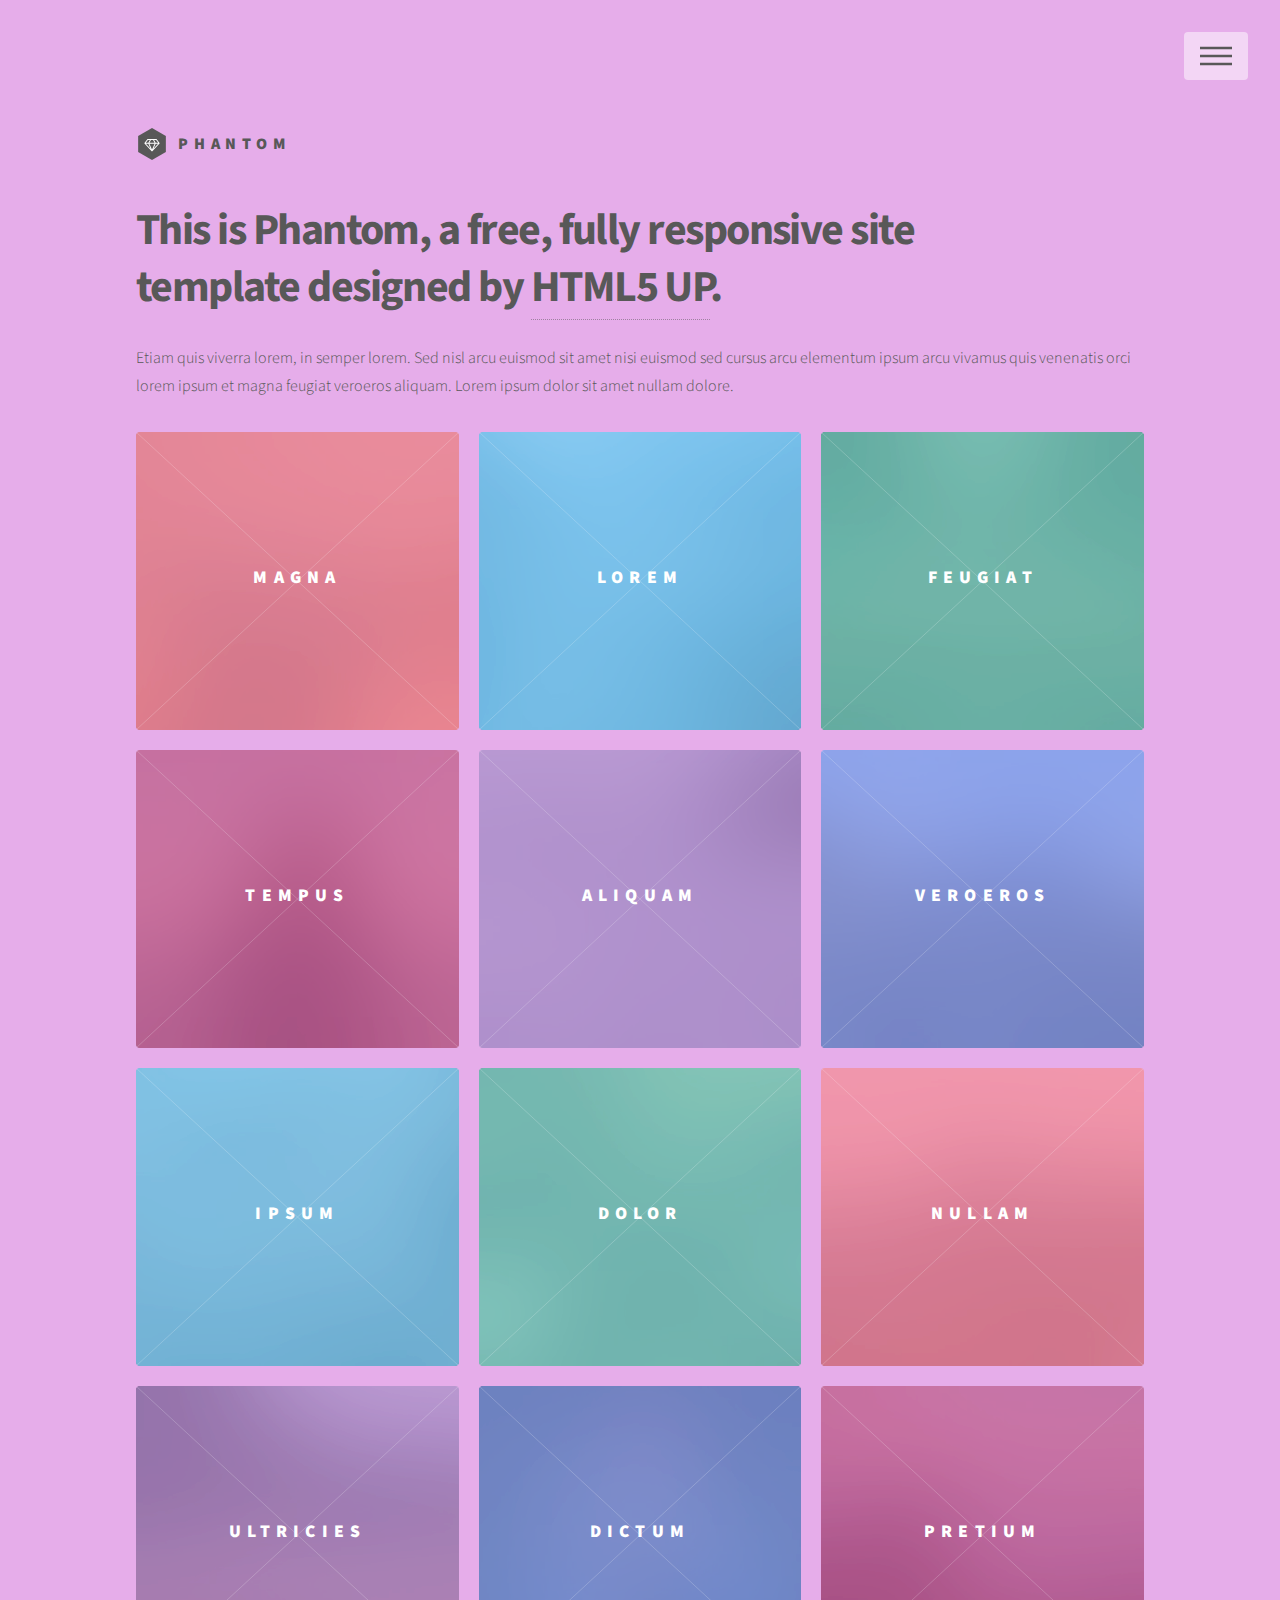
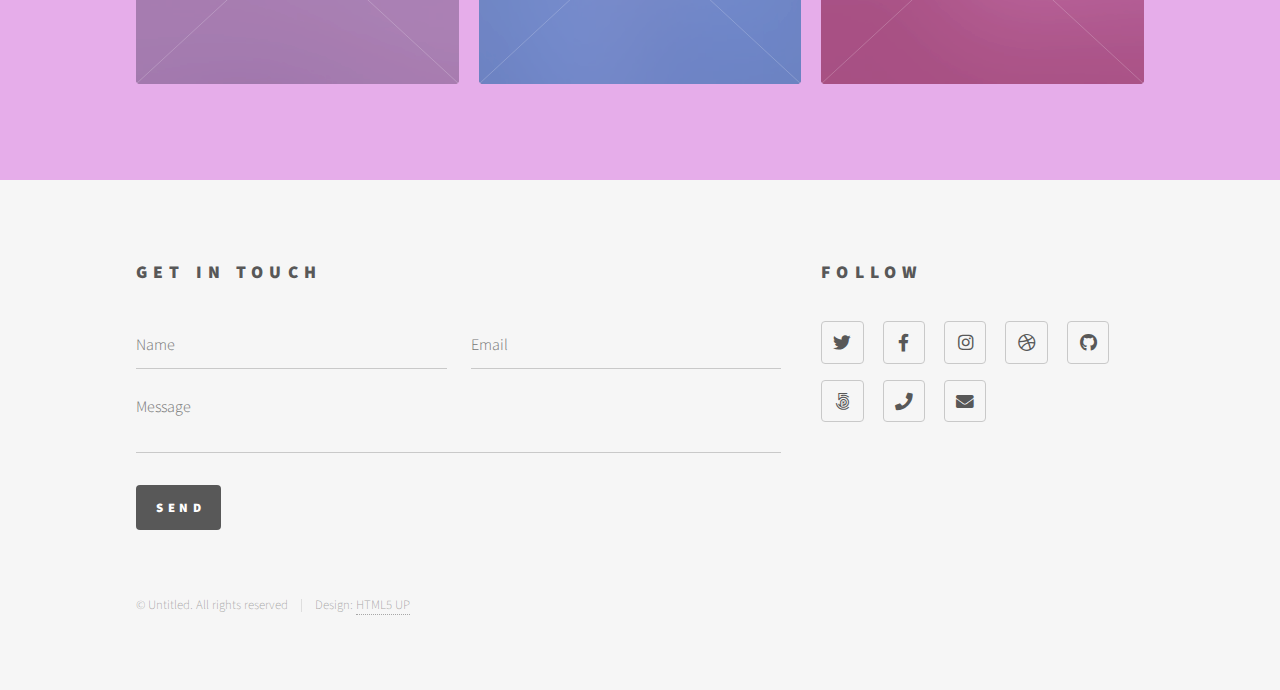
==== que hay/index.html @ df7bee18 "estructura de la pagina" ====
<!DOCTYPE HTML>
<!--
	Phantom by HTML5 UP
	html5up.net | @ajlkn
	Free for personal and commercial use under the CCA 3.0 license (html5up.net/license)
-->
<html>
	<head>
		<title>Phantom by HTML5 UP</title>
		<meta charset="utf-8" />
		<meta name="viewport" content="width=device-width, initial-scale=1, user-scalable=no" />
		<link rel="stylesheet" href="assets/css/main.css" />
		<noscript><link rel="stylesheet" href="assets/css/noscript.css" /></noscript>
	</head>
	<body class="is-preload">
		<!-- Wrapper -->
			<div id="wrapper">

				<!-- Header -->
					<header id="header">
						<div class="inner">

							<!-- Logo -->
								<a href="index.html" class="logo">
									<span class="symbol"><img src="images/logo.svg" alt="" /></span><span class="title">Phantom</span>
								</a>

							<!-- Nav -->
								<nav>
									<ul>
										<li><a href="#menu">Menu</a></li>
									</ul>
								</nav>

						</div>
					</header>

				<!-- Menu -->
					<nav id="menu">
						<h2>Menu</h2>
						<ul>
							<li><a href="index.html">Home</a></li>
							<li><a href="generic.html">Ipsum veroeros</a></li>
							<li><a href="generic.html">Tempus etiam</a></li>
							<li><a href="generic.html">Consequat dolor</a></li>
							<li><a href="elements.html">Elements</a></li>
						</ul>
					</nav>

				<!-- Main -->
					<div id="main">
						<div class="inner">
							<header>
								<h1>This is Phantom, a free, fully responsive site<br />
								template designed by <a href="http://html5up.net">HTML5 UP</a>.</h1>
								<p>Etiam quis viverra lorem, in semper lorem. Sed nisl arcu euismod sit amet nisi euismod sed cursus arcu elementum ipsum arcu vivamus quis venenatis orci lorem ipsum et magna feugiat veroeros aliquam. Lorem ipsum dolor sit amet nullam dolore.</p>
							</header>
							<section class="tiles">
								<article class="style1">
									<span class="image">
										<img src="images/pic01.jpg" alt="" />
									</span>
									<a href="generic.html">
										<h2>Magna</h2>
										<div class="content">
											<p>Sed nisl arcu euismod sit amet nisi lorem etiam dolor veroeros et feugiat.</p>
										</div>
									</a>
								</article>
								<article class="style2">
									<span class="image">
										<img src="images/pic02.jpg" alt="" />
									</span>
									<a href="generic.html">
										<h2>Lorem</h2>
										<div class="content">
											<p>Sed nisl arcu euismod sit amet nisi lorem etiam dolor veroeros et feugiat.</p>
										</div>
									</a>
								</article>
								<article class="style3">
									<span class="image">
										<img src="images/pic03.jpg" alt="" />
									</span>
									<a href="generic.html">
										<h2>Feugiat</h2>
										<div class="content">
											<p>Sed nisl arcu euismod sit amet nisi lorem etiam dolor veroeros et feugiat.</p>
										</div>
									</a>
								</article>
								<article class="style4">
									<span class="image">
										<img src="images/pic04.jpg" alt="" />
									</span>
									<a href="generic.html">
										<h2>Tempus</h2>
										<div class="content">
											<p>Sed nisl arcu euismod sit amet nisi lorem etiam dolor veroeros et feugiat.</p>
										</div>
									</a>
								</article>
								<article class="style5">
									<span class="image">
										<img src="images/pic05.jpg" alt="" />
									</span>
									<a href="generic.html">
										<h2>Aliquam</h2>
										<div class="content">
											<p>Sed nisl arcu euismod sit amet nisi lorem etiam dolor veroeros et feugiat.</p>
										</div>
									</a>
								</article>
								<article class="style6">
									<span class="image">
										<img src="images/pic06.jpg" alt="" />
									</span>
									<a href="generic.html">
										<h2>Veroeros</h2>
										<div class="content">
											<p>Sed nisl arcu euismod sit amet nisi lorem etiam dolor veroeros et feugiat.</p>
										</div>
									</a>
								</article>
								<article class="style2">
									<span class="image">
										<img src="images/pic07.jpg" alt="" />
									</span>
									<a href="generic.html">
										<h2>Ipsum</h2>
										<div class="content">
											<p>Sed nisl arcu euismod sit amet nisi lorem etiam dolor veroeros et feugiat.</p>
										</div>
									</a>
								</article>
								<article class="style3">
									<span class="image">
										<img src="images/pic08.jpg" alt="" />
									</span>
									<a href="generic.html">
										<h2>Dolor</h2>
										<div class="content">
											<p>Sed nisl arcu euismod sit amet nisi lorem etiam dolor veroeros et feugiat.</p>
										</div>
									</a>
								</article>
								<article class="style1">
									<span class="image">
										<img src="images/pic09.jpg" alt="" />
									</span>
									<a href="generic.html">
										<h2>Nullam</h2>
										<div class="content">
											<p>Sed nisl arcu euismod sit amet nisi lorem etiam dolor veroeros et feugiat.</p>
										</div>
									</a>
								</article>
								<article class="style5">
									<span class="image">
										<img src="images/pic10.jpg" alt="" />
									</span>
									<a href="generic.html">
										<h2>Ultricies</h2>
										<div class="content">
											<p>Sed nisl arcu euismod sit amet nisi lorem etiam dolor veroeros et feugiat.</p>
										</div>
									</a>
								</article>
								<article class="style6">
									<span class="image">
										<img src="images/pic11.jpg" alt="" />
									</span>
									<a href="generic.html">
										<h2>Dictum</h2>
										<div class="content">
											<p>Sed nisl arcu euismod sit amet nisi lorem etiam dolor veroeros et feugiat.</p>
										</div>
									</a>
								</article>
								<article class="style4">
									<span class="image">
										<img src="images/pic12.jpg" alt="" />
									</span>
									<a href="generic.html">
										<h2>Pretium</h2>
										<div class="content">
											<p>Sed nisl arcu euismod sit amet nisi lorem etiam dolor veroeros et feugiat.</p>
										</div>
									</a>
								</article>
							</section>
						</div>
					</div>

				<!-- Footer -->
					<footer id="footer">
						<div class="inner">
							<section>
								<h2>Get in touch</h2>
								<form method="post" action="#">
									<div class="fields">
										<div class="field half">
											<input type="text" name="name" id="name" placeholder="Name" />
										</div>
										<div class="field half">
											<input type="email" name="email" id="email" placeholder="Email" />
										</div>
										<div class="field">
											<textarea name="message" id="message" placeholder="Message"></textarea>
										</div>
									</div>
									<ul class="actions">
										<li><input type="submit" value="Send" class="primary" /></li>
									</ul>
								</form>
							</section>
							<section>
								<h2>Follow</h2>
								<ul class="icons">
									<li><a href="#" class="icon brands style2 fa-twitter"><span class="label">Twitter</span></a></li>
									<li><a href="#" class="icon brands style2 fa-facebook-f"><span class="label">Facebook</span></a></li>
									<li><a href="#" class="icon brands style2 fa-instagram"><span class="label">Instagram</span></a></li>
									<li><a href="#" class="icon brands style2 fa-dribbble"><span class="label">Dribbble</span></a></li>
									<li><a href="#" class="icon brands style2 fa-github"><span class="label">GitHub</span></a></li>
									<li><a href="#" class="icon brands style2 fa-500px"><span class="label">500px</span></a></li>
									<li><a href="#" class="icon solid style2 fa-phone"><span class="label">Phone</span></a></li>
									<li><a href="#" class="icon solid style2 fa-envelope"><span class="label">Email</span></a></li>
								</ul>
							</section>
							<ul class="copyright">
								<li>&copy; Untitled. All rights reserved</li><li>Design: <a href="http://html5up.net">HTML5 UP</a></li>
							</ul>
						</div>
					</footer>

			</div>

		<!-- Scripts -->
			<script src="assets/js/jquery.min.js"></script>
			<script src="assets/js/browser.min.js"></script>
			<script src="assets/js/breakpoints.min.js"></script>
			<script src="assets/js/util.js"></script>
			<script src="assets/js/main.js"></script>

	</body>
</html>
---- que hay/assets/css/main.css ----
@import url(fontawesome-all.min.css);
@import url("https://fonts.googleapis.com/css?family=Source+Sans+Pro:300,700,900");

/*
	Phantom by HTML5 UP
	html5up.net | @ajlkn
	Free for personal and commercial use under the CCA 3.0 license (html5up.net/license)
*/

html, body, div, span, applet, object,
iframe, h1, h2, h3, h4, h5, h6, p, blockquote,
pre, a, abbr, acronym, address, big, cite,
code, del, dfn, em, img, ins, kbd, q, s, samp,
small, strike, strong, sub, sup, tt, var, b,
u, i, center, dl, dt, dd, ol, ul, li, fieldset,
form, label, legend, table, caption, tbody,
tfoot, thead, tr, th, td, article, aside,
canvas, details, embed, figure, figcaption,
footer, header, hgroup, menu, nav, output, ruby,
section, summary, time, mark, audio, video {
	margin: 0;
	padding: 0;
	border: 0;
	font-size: 100%;
	font: inherit;
	vertical-align: baseline;}

article, aside, details, figcaption, figure,
footer, header, hgroup, menu, nav, section {
	display: block;}

body {
	line-height: 1;
}

ol, ul {
	list-style: none;
}

blockquote, q {
	quotes: none;
}

	blockquote:before, blockquote:after, q:before, q:after {
		content: '';
		content: none;
	}

table {
	border-collapse: collapse;
	border-spacing: 0;
}

body {
	-webkit-text-size-adjust: none;
}

mark {
	background-color: transparent;
	color: inherit;
}

input::-moz-focus-inner {
	border: 0;
	padding: 0;
}

input, select, textarea {
	-moz-appearance: none;
	-webkit-appearance: none;
	-ms-appearance: none;
	appearance: none;
}

/* Basic */

	@-ms-viewport {
		width: device-width;
	}

	body {
		-ms-overflow-style: scrollbar;
	}

	@media screen and (max-width: 480px) {

		html, body {
			min-width: 320px;
		}

	}

	html {
		box-sizing: border-box;
	}

	*, *:before, *:after {
		box-sizing: inherit;
	}

	body {
		background: #e6adea;
	}

		body.is-preload *, body.is-preload *:before, body.is-preload *:after {
			-moz-animation: none !important;
			-webkit-animation: none !important;
			-ms-animation: none !important;
			animation: none !important;
			-moz-transition: none !important;
			-webkit-transition: none !important;
			-ms-transition: none !important;
			transition: none !important;
		}

/* Type */

	body, input, select, textarea {
		color: #585858;
		font-family: "Source Sans Pro", Helvetica, sans-serif;
		font-size: 16pt;
		font-weight: 300;
		line-height: 1.75;
	}

		@media screen and (max-width: 1680px) {

			body, input, select, textarea {
				font-size: 14pt;
			}

		}

		@media screen and (max-width: 1280px) {

			body, input, select, textarea {
				font-size: 12pt;
			}

		}

	a {
		-moz-transition: border-bottom-color 0.2s ease, color 0.2s ease;
		-webkit-transition: border-bottom-color 0.2s ease, color 0.2s ease;
		-ms-transition: border-bottom-color 0.2s ease, color 0.2s ease;
		transition: border-bottom-color 0.2s ease, color 0.2s ease;
		text-decoration: none;
		color: #585858;
		border-bottom: dotted 1px rgba(88, 88, 88, 0.5);
	}

		a:hover {
			border-bottom-color: transparent;
			color: #f2849e !important;
		}

	strong, b {
		font-weight: 900;
	}

	em, i {
		font-style: italic;
	}

	p {
		margin: 0 0 2em 0;
	}

	h1 {
		font-size: 2.75em;
		font-weight: 700;
		line-height: 1.3;
		margin: 0 0 1em 0;
		letter-spacing: -0.035em;
	}

		h1 a {
			color: inherit;
		}

		@media screen and (max-width: 736px) {

			h1 {
				font-size: 2em;
				margin: 0 0 1em 0;
			}

		}

		@media screen and (max-width: 360px) {

			h1 {
				font-size: 1.75em;
			}

		}

	h2, h3, h4, h5, h6 {
		font-weight: 900;
		line-height: 1.5;
		margin: 0 0 2em 0;
		text-transform: uppercase;
		letter-spacing: 0.35em;
	}

		h2 a, h3 a, h4 a, h5 a, h6 a {
			color: inherit;
		}

	h2 {
		font-size: 1.1em;
	}

	h3 {
		font-size: 1em;
	}

	h4 {
		font-size: 0.8em;
	}

	h5 {
		font-size: 0.8em;
	}

	h6 {
		font-size: 0.8em;
	}

	@media screen and (max-width: 980px) {

		h1 br, h2 br, h3 br, h4 br, h5 br, h6 br {
			display: none;
		}

	}

	@media screen and (max-width: 736px) {

		h2 {
			font-size: 1em;
		}

		h3 {
			font-size: 0.8em;
		}

	}

	sub {
		font-size: 0.8em;
		position: relative;
		top: 0.5em;
	}

	sup {
		font-size: 0.8em;
		position: relative;
		top: -0.5em;
	}

	blockquote {
		border-left: solid 4px #c9c9c9;
		font-style: italic;
		margin: 0 0 2em 0;
		padding: 0.5em 0 0.5em 2em;
	}

	code {
		background: rgba(144, 144, 144, 0.075);
		border-radius: 4px;
		border: solid 1px #c9c9c9;
		font-family: "Courier New", monospace;
		font-size: 0.9em;
		margin: 0 0.25em;
		padding: 0.25em 0.65em;
	}

	pre {
		-webkit-overflow-scrolling: touch;
		font-family: "Courier New", monospace;
		font-size: 0.9em;
		margin: 0 0 2em 0;
	}

		pre code {
			display: block;
			line-height: 1.75;
			padding: 1em 1.5em;
			overflow-x: auto;
		}

	hr {
		border: 0;
		border-bottom: solid 1px #c9c9c9;
		margin: 2em 0;
	}

		hr.major {
			margin: 3em 0;
		}

	.align-left {
		text-align: left;
	}

	.align-center {
		text-align: center;
	}

	.align-right {
		text-align: right;
	}

/* Row */

	.row {
		display: flex;
		flex-wrap: wrap;
		box-sizing: border-box;
		align-items: stretch;
	}

		.row > * {
			box-sizing: border-box;
		}

		.row.gtr-uniform > * > :last-child {
			margin-bottom: 0;
		}

		.row.aln-left {
			justify-content: flex-start;
		}

		.row.aln-center {
			justify-content: center;
		}

		.row.aln-right {
			justify-content: flex-end;
		}

		.row.aln-top {
			align-items: flex-start;
		}

		.row.aln-middle {
			align-items: center;
		}

		.row.aln-bottom {
			align-items: flex-end;
		}

		.row > .imp {
			order: -1;
		}

		.row > .col-1 {
			width: 8.33333%;
		}

		.row > .off-1 {
			margin-left: 8.33333%;
		}

		.row > .col-2 {
			width: 16.66667%;
		}

		.row > .off-2 {
			margin-left: 16.66667%;
		}

		.row > .col-3 {
			width: 25%;
		}

		.row > .off-3 {
			margin-left: 25%;
		}

		.row > .col-4 {
			width: 33.33333%;
		}

		.row > .off-4 {
			margin-left: 33.33333%;
		}

		.row > .col-5 {
			width: 41.66667%;
		}

		.row > .off-5 {
			margin-left: 41.66667%;
		}

		.row > .col-6 {
			width: 50%;
		}

		.row > .off-6 {
			margin-left: 50%;
		}

		.row > .col-7 {
			width: 58.33333%;
		}

		.row > .off-7 {
			margin-left: 58.33333%;
		}

		.row > .col-8 {
			width: 66.66667%;
		}

		.row > .off-8 {
			margin-left: 66.66667%;
		}

		.row > .col-9 {
			width: 75%;
		}

		.row > .off-9 {
			margin-left: 75%;
		}

		.row > .col-10 {
			width: 83.33333%;
		}

		.row > .off-10 {
			margin-left: 83.33333%;
		}

		.row > .col-11 {
			width: 91.66667%;
		}

		.row > .off-11 {
			margin-left: 91.66667%;
		}

		.row > .col-12 {
			width: 100%;
		}

		.row > .off-12 {
			margin-left: 100%;
		}

		.row.gtr-0 {
			margin-top: 0;
			margin-left: 0em;
		}

			.row.gtr-0 > * {
				padding: 0 0 0 0em;
			}

			.row.gtr-0.gtr-uniform {
				margin-top: 0em;
			}

				.row.gtr-0.gtr-uniform > * {
					padding-top: 0em;
				}

		.row.gtr-25 {
			margin-top: 0;
			margin-left: -0.5em;
		}

			.row.gtr-25 > * {
				padding: 0 0 0 0.5em;
			}

			.row.gtr-25.gtr-uniform {
				margin-top: -0.5em;
			}

				.row.gtr-25.gtr-uniform > * {
					padding-top: 0.5em;
				}

		.row.gtr-50 {
			margin-top: 0;
			margin-left: -1em;
		}

			.row.gtr-50 > * {
				padding: 0 0 0 1em;
			}

			.row.gtr-50.gtr-uniform {
				margin-top: -1em;
			}

				.row.gtr-50.gtr-uniform > * {
					padding-top: 1em;
				}

		.row {
			margin-top: 0;
			margin-left: -2em;
		}

			.row > * {
				padding: 0 0 0 2em;
			}

			.row.gtr-uniform {
				margin-top: -2em;
			}

				.row.gtr-uniform > * {
					padding-top: 2em;
				}

		.row.gtr-150 {
			margin-top: 0;
			margin-left: -3em;
		}

			.row.gtr-150 > * {
				padding: 0 0 0 3em;
			}

			.row.gtr-150.gtr-uniform {
				margin-top: -3em;
			}

				.row.gtr-150.gtr-uniform > * {
					padding-top: 3em;
				}

		.row.gtr-200 {
			margin-top: 0;
			margin-left: -4em;
		}

			.row.gtr-200 > * {
				padding: 0 0 0 4em;
			}

			.row.gtr-200.gtr-uniform {
				margin-top: -4em;
			}

				.row.gtr-200.gtr-uniform > * {
					padding-top: 4em;
				}

		@media screen and (max-width: 1680px) {

			.row {
				display: flex;
				flex-wrap: wrap;
				box-sizing: border-box;
				align-items: stretch;
			}

				.row > * {
					box-sizing: border-box;
				}

				.row.gtr-uniform > * > :last-child {
					margin-bottom: 0;
				}

				.row.aln-left {
					justify-content: flex-start;
				}

				.row.aln-center {
					justify-content: center;
				}

				.row.aln-right {
					justify-content: flex-end;
				}

				.row.aln-top {
					align-items: flex-start;
				}

				.row.aln-middle {
					align-items: center;
				}

				.row.aln-bottom {
					align-items: flex-end;
				}

				.row > .imp-xlarge {
					order: -1;
				}

				.row > .col-1-xlarge {
					width: 8.33333%;
				}

				.row > .off-1-xlarge {
					margin-left: 8.33333%;
				}

				.row > .col-2-xlarge {
					width: 16.66667%;
				}

				.row > .off-2-xlarge {
					margin-left: 16.66667%;
				}

				.row > .col-3-xlarge {
					width: 25%;
				}

				.row > .off-3-xlarge {
					margin-left: 25%;
				}

				.row > .col-4-xlarge {
					width: 33.33333%;
				}

				.row > .off-4-xlarge {
					margin-left: 33.33333%;
				}

				.row > .col-5-xlarge {
					width: 41.66667%;
				}

				.row > .off-5-xlarge {
					margin-left: 41.66667%;
				}

				.row > .col-6-xlarge {
					width: 50%;
				}

				.row > .off-6-xlarge {
					margin-left: 50%;
				}

				.row > .col-7-xlarge {
					width: 58.33333%;
				}

				.row > .off-7-xlarge {
					margin-left: 58.33333%;
				}

				.row > .col-8-xlarge {
					width: 66.66667%;
				}

				.row > .off-8-xlarge {
					margin-left: 66.66667%;
				}

				.row > .col-9-xlarge {
					width: 75%;
				}

				.row > .off-9-xlarge {
					margin-left: 75%;
				}

				.row > .col-10-xlarge {
					width: 83.33333%;
				}

				.row > .off-10-xlarge {
					margin-left: 83.33333%;
				}

				.row > .col-11-xlarge {
					width: 91.66667%;
				}

				.row > .off-11-xlarge {
					margin-left: 91.66667%;
				}

				.row > .col-12-xlarge {
					width: 100%;
				}

				.row > .off-12-xlarge {
					margin-left: 100%;
				}

				.row.gtr-0 {
					margin-top: 0;
					margin-left: 0em;
				}

					.row.gtr-0 > * {
						padding: 0 0 0 0em;
					}

					.row.gtr-0.gtr-uniform {
						margin-top: 0em;
					}

						.row.gtr-0.gtr-uniform > * {
							padding-top: 0em;
						}

				.row.gtr-25 {
					margin-top: 0;
					margin-left: -0.5em;
				}

					.row.gtr-25 > * {
						padding: 0 0 0 0.5em;
					}

					.row.gtr-25.gtr-uniform {
						margin-top: -0.5em;
					}

						.row.gtr-25.gtr-uniform > * {
							padding-top: 0.5em;
						}

				.row.gtr-50 {
					margin-top: 0;
					margin-left: -1em;
				}

					.row.gtr-50 > * {
						padding: 0 0 0 1em;
					}

					.row.gtr-50.gtr-uniform {
						margin-top: -1em;
					}

						.row.gtr-50.gtr-uniform > * {
							padding-top: 1em;
						}

				.row {
					margin-top: 0;
					margin-left: -2em;
				}

					.row > * {
						padding: 0 0 0 2em;
					}

					.row.gtr-uniform {
						margin-top: -2em;
					}

						.row.gtr-uniform > * {
							padding-top: 2em;
						}

				.row.gtr-150 {
					margin-top: 0;
					margin-left: -3em;
				}

					.row.gtr-150 > * {
						padding: 0 0 0 3em;
					}

					.row.gtr-150.gtr-uniform {
						margin-top: -3em;
					}

						.row.gtr-150.gtr-uniform > * {
							padding-top: 3em;
						}

				.row.gtr-200 {
					margin-top: 0;
					margin-left: -4em;
				}

					.row.gtr-200 > * {
						padding: 0 0 0 4em;
					}

					.row.gtr-200.gtr-uniform {
						margin-top: -4em;
					}

						.row.gtr-200.gtr-uniform > * {
							padding-top: 4em;
						}

		}

		@media screen and (max-width: 1280px) {

			.row {
				display: flex;
				flex-wrap: wrap;
				box-sizing: border-box;
				align-items: stretch;
			}

				.row > * {
					box-sizing: border-box;
				}

				.row.gtr-uniform > * > :last-child {
					margin-bottom: 0;
				}

				.row.aln-left {
					justify-content: flex-start;
				}

				.row.aln-center {
					justify-content: center;
				}

				.row.aln-right {
					justify-content: flex-end;
				}

				.row.aln-top {
					align-items: flex-start;
				}

				.row.aln-middle {
					align-items: center;
				}

				.row.aln-bottom {
					align-items: flex-end;
				}

				.row > .imp-large {
					order: -1;
				}

				.row > .col-1-large {
					width: 8.33333%;
				}

				.row > .off-1-large {
					margin-left: 8.33333%;
				}

				.row > .col-2-large {
					width: 16.66667%;
				}

				.row > .off-2-large {
					margin-left: 16.66667%;
				}

				.row > .col-3-large {
					width: 25%;
				}

				.row > .off-3-large {
					margin-left: 25%;
				}

				.row > .col-4-large {
					width: 33.33333%;
				}

				.row > .off-4-large {
					margin-left: 33.33333%;
				}

				.row > .col-5-large {
					width: 41.66667%;
				}

				.row > .off-5-large {
					margin-left: 41.66667%;
				}

				.row > .col-6-large {
					width: 50%;
				}

				.row > .off-6-large {
					margin-left: 50%;
				}

				.row > .col-7-large {
					width: 58.33333%;
				}

				.row > .off-7-large {
					margin-left: 58.33333%;
				}

				.row > .col-8-large {
					width: 66.66667%;
				}

				.row > .off-8-large {
					margin-left: 66.66667%;
				}

				.row > .col-9-large {
					width: 75%;
				}

				.row > .off-9-large {
					margin-left: 75%;
				}

				.row > .col-10-large {
					width: 83.33333%;
				}

				.row > .off-10-large {
					margin-left: 83.33333%;
				}

				.row > .col-11-large {
					width: 91.66667%;
				}

				.row > .off-11-large {
					margin-left: 91.66667%;
				}

				.row > .col-12-large {
					width: 100%;
				}

				.row > .off-12-large {
					margin-left: 100%;
				}

				.row.gtr-0 {
					margin-top: 0;
					margin-left: 0em;
				}

					.row.gtr-0 > * {
						padding: 0 0 0 0em;
					}

					.row.gtr-0.gtr-uniform {
						margin-top: 0em;
					}

						.row.gtr-0.gtr-uniform > * {
							padding-top: 0em;
						}

				.row.gtr-25 {
					margin-top: 0;
					margin-left: -0.5em;
				}

					.row.gtr-25 > * {
						padding: 0 0 0 0.5em;
					}

					.row.gtr-25.gtr-uniform {
						margin-top: -0.5em;
					}

						.row.gtr-25.gtr-uniform > * {
							padding-top: 0.5em;
						}

				.row.gtr-50 {
					margin-top: 0;
					margin-left: -1em;
				}

					.row.gtr-50 > * {
						padding: 0 0 0 1em;
					}

					.row.gtr-50.gtr-uniform {
						margin-top: -1em;
					}

						.row.gtr-50.gtr-uniform > * {
							padding-top: 1em;
						}

				.row {
					margin-top: 0;
					margin-left: -2em;
				}

					.row > * {
						padding: 0 0 0 2em;
					}

					.row.gtr-uniform {
						margin-top: -2em;
					}

						.row.gtr-uniform > * {
							padding-top: 2em;
						}

				.row.gtr-150 {
					margin-top: 0;
					margin-left: -3em;
				}

					.row.gtr-150 > * {
						padding: 0 0 0 3em;
					}

					.row.gtr-150.gtr-uniform {
						margin-top: -3em;
					}

						.row.gtr-150.gtr-uniform > * {
							padding-top: 3em;
						}

				.row.gtr-200 {
					margin-top: 0;
					margin-left: -4em;
				}

					.row.gtr-200 > * {
						padding: 0 0 0 4em;
					}

					.row.gtr-200.gtr-uniform {
						margin-top: -4em;
					}

						.row.gtr-200.gtr-uniform > * {
							padding-top: 4em;
						}

		}

		@media screen and (max-width: 980px) {

			.row {
				display: flex;
				flex-wrap: wrap;
				box-sizing: border-box;
				align-items: stretch;
			}

				.row > * {
					box-sizing: border-box;
				}

				.row.gtr-uniform > * > :last-child {
					margin-bottom: 0;
				}

				.row.aln-left {
					justify-content: flex-start;
				}

				.row.aln-center {
					justify-content: center;
				}

				.row.aln-right {
					justify-content: flex-end;
				}

				.row.aln-top {
					align-items: flex-start;
				}

				.row.aln-middle {
					align-items: center;
				}

				.row.aln-bottom {
					align-items: flex-end;
				}

				.row > .imp-medium {
					order: -1;
				}

				.row > .col-1-medium {
					width: 8.33333%;
				}

				.row > .off-1-medium {
					margin-left: 8.33333%;
				}

				.row > .col-2-medium {
					width: 16.66667%;
				}

				.row > .off-2-medium {
					margin-left: 16.66667%;
				}

				.row > .col-3-medium {
					width: 25%;
				}

				.row > .off-3-medium {
					margin-left: 25%;
				}

				.row > .col-4-medium {
					width: 33.33333%;
				}

				.row > .off-4-medium {
					margin-left: 33.33333%;
				}

				.row > .col-5-medium {
					width: 41.66667%;
				}

				.row > .off-5-medium {
					margin-left: 41.66667%;
				}

				.row > .col-6-medium {
					width: 50%;
				}

				.row > .off-6-medium {
					margin-left: 50%;
				}

				.row > .col-7-medium {
					width: 58.33333%;
				}

				.row > .off-7-medium {
					margin-left: 58.33333%;
				}

				.row > .col-8-medium {
					width: 66.66667%;
				}

				.row > .off-8-medium {
					margin-left: 66.66667%;
				}

				.row > .col-9-medium {
					width: 75%;
				}

				.row > .off-9-medium {
					margin-left: 75%;
				}

				.row > .col-10-medium {
					width: 83.33333%;
				}

				.row > .off-10-medium {
					margin-left: 83.33333%;
				}

				.row > .col-11-medium {
					width: 91.66667%;
				}

				.row > .off-11-medium {
					margin-left: 91.66667%;
				}

				.row > .col-12-medium {
					width: 100%;
				}

				.row > .off-12-medium {
					margin-left: 100%;
				}

				.row.gtr-0 {
					margin-top: 0;
					margin-left: 0em;
				}

					.row.gtr-0 > * {
						padding: 0 0 0 0em;
					}

					.row.gtr-0.gtr-uniform {
						margin-top: 0em;
					}

						.row.gtr-0.gtr-uniform > * {
							padding-top: 0em;
						}

				.row.gtr-25 {
					margin-top: 0;
					margin-left: -0.375em;
				}

					.row.gtr-25 > * {
						padding: 0 0 0 0.375em;
					}

					.row.gtr-25.gtr-uniform {
						margin-top: -0.375em;
					}

						.row.gtr-25.gtr-uniform > * {
							padding-top: 0.375em;
						}

				.row.gtr-50 {
					margin-top: 0;
					margin-left: -0.75em;
				}

					.row.gtr-50 > * {
						padding: 0 0 0 0.75em;
					}

					.row.gtr-50.gtr-uniform {
						margin-top: -0.75em;
					}

						.row.gtr-50.gtr-uniform > * {
							padding-top: 0.75em;
						}

				.row {
					margin-top: 0;
					margin-left: -1.5em;
				}

					.row > * {
						padding: 0 0 0 1.5em;
					}

					.row.gtr-uniform {
						margin-top: -1.5em;
					}

						.row.gtr-uniform > * {
							padding-top: 1.5em;
						}

				.row.gtr-150 {
					margin-top: 0;
					margin-left: -2.25em;
				}

					.row.gtr-150 > * {
						padding: 0 0 0 2.25em;
					}

					.row.gtr-150.gtr-uniform {
						margin-top: -2.25em;
					}

						.row.gtr-150.gtr-uniform > * {
							padding-top: 2.25em;
						}

				.row.gtr-200 {
					margin-top: 0;
					margin-left: -3em;
				}

					.row.gtr-200 > * {
						padding: 0 0 0 3em;
					}

					.row.gtr-200.gtr-uniform {
						margin-top: -3em;
					}

						.row.gtr-200.gtr-uniform > * {
							padding-top: 3em;
						}

		}

		@media screen and (max-width: 736px) {

			.row {
				display: flex;
				flex-wrap: wrap;
				box-sizing: border-box;
				align-items: stretch;
			}

				.row > * {
					box-sizing: border-box;
				}

				.row.gtr-uniform > * > :last-child {
					margin-bottom: 0;
				}

				.row.aln-left {
					justify-content: flex-start;
				}

				.row.aln-center {
					justify-content: center;
				}

				.row.aln-right {
					justify-content: flex-end;
				}

				.row.aln-top {
					align-items: flex-start;
				}

				.row.aln-middle {
					align-items: center;
				}

				.row.aln-bottom {
					align-items: flex-end;
				}

				.row > .imp-small {
					order: -1;
				}

				.row > .col-1-small {
					width: 8.33333%;
				}

				.row > .off-1-small {
					margin-left: 8.33333%;
				}

				.row > .col-2-small {
					width: 16.66667%;
				}

				.row > .off-2-small {
					margin-left: 16.66667%;
				}

				.row > .col-3-small {
					width: 25%;
				}

				.row > .off-3-small {
					margin-left: 25%;
				}

				.row > .col-4-small {
					width: 33.33333%;
				}

				.row > .off-4-small {
					margin-left: 33.33333%;
				}

				.row > .col-5-small {
					width: 41.66667%;
				}

				.row > .off-5-small {
					margin-left: 41.66667%;
				}

				.row > .col-6-small {
					width: 50%;
				}

				.row > .off-6-small {
					margin-left: 50%;
				}

				.row > .col-7-small {
					width: 58.33333%;
				}

				.row > .off-7-small {
					margin-left: 58.33333%;
				}

				.row > .col-8-small {
					width: 66.66667%;
				}

				.row > .off-8-small {
					margin-left: 66.66667%;
				}

				.row > .col-9-small {
					width: 75%;
				}

				.row > .off-9-small {
					margin-left: 75%;
				}

				.row > .col-10-small {
					width: 83.33333%;
				}

				.row > .off-10-small {
					margin-left: 83.33333%;
				}

				.row > .col-11-small {
					width: 91.66667%;
				}

				.row > .off-11-small {
					margin-left: 91.66667%;
				}

				.row > .col-12-small {
					width: 100%;
				}

				.row > .off-12-small {
					margin-left: 100%;
				}

				.row.gtr-0 {
					margin-top: 0;
					margin-left: 0em;
				}

					.row.gtr-0 > * {
						padding: 0 0 0 0em;
					}

					.row.gtr-0.gtr-uniform {
						margin-top: 0em;
					}

						.row.gtr-0.gtr-uniform > * {
							padding-top: 0em;
						}

				.row.gtr-25 {
					margin-top: 0;
					margin-left: -0.25em;
				}

					.row.gtr-25 > * {
						padding: 0 0 0 0.25em;
					}

					.row.gtr-25.gtr-uniform {
						margin-top: -0.25em;
					}

						.row.gtr-25.gtr-uniform > * {
							padding-top: 0.25em;
						}

				.row.gtr-50 {
					margin-top: 0;
					margin-left: -0.5em;
				}

					.row.gtr-50 > * {
						padding: 0 0 0 0.5em;
					}

					.row.gtr-50.gtr-uniform {
						margin-top: -0.5em;
					}

						.row.gtr-50.gtr-uniform > * {
							padding-top: 0.5em;
						}

				.row {
					margin-top: 0;
					margin-left: -1em;
				}

					.row > * {
						padding: 0 0 0 1em;
					}

					.row.gtr-uniform {
						margin-top: -1em;
					}

						.row.gtr-uniform > * {
							padding-top: 1em;
						}

				.row.gtr-150 {
					margin-top: 0;
					margin-left: -1.5em;
				}

					.row.gtr-150 > * {
						padding: 0 0 0 1.5em;
					}

					.row.gtr-150.gtr-uniform {
						margin-top: -1.5em;
					}

						.row.gtr-150.gtr-uniform > * {
							padding-top: 1.5em;
						}

				.row.gtr-200 {
					margin-top: 0;
					margin-left: -2em;
				}

					.row.gtr-200 > * {
						padding: 0 0 0 2em;
					}

					.row.gtr-200.gtr-uniform {
						margin-top: -2em;
					}

						.row.gtr-200.gtr-uniform > * {
							padding-top: 2em;
						}

		}

		@media screen and (max-width: 480px) {

			.row {
				display: flex;
				flex-wrap: wrap;
				box-sizing: border-box;
				align-items: stretch;
			}

				.row > * {
					box-sizing: border-box;
				}

				.row.gtr-uniform > * > :last-child {
					margin-bottom: 0;
				}

				.row.aln-left {
					justify-content: flex-start;
				}

				.row.aln-center {
					justify-content: center;
				}

				.row.aln-right {
					justify-content: flex-end;
				}

				.row.aln-top {
					align-items: flex-start;
				}

				.row.aln-middle {
					align-items: center;
				}

				.row.aln-bottom {
					align-items: flex-end;
				}

				.row > .imp-xsmall {
					order: -1;
				}

				.row > .col-1-xsmall {
					width: 8.33333%;
				}

				.row > .off-1-xsmall {
					margin-left: 8.33333%;
				}

				.row > .col-2-xsmall {
					width: 16.66667%;
				}

				.row > .off-2-xsmall {
					margin-left: 16.66667%;
				}

				.row > .col-3-xsmall {
					width: 25%;
				}

				.row > .off-3-xsmall {
					margin-left: 25%;
				}

				.row > .col-4-xsmall {
					width: 33.33333%;
				}

				.row > .off-4-xsmall {
					margin-left: 33.33333%;
				}

				.row > .col-5-xsmall {
					width: 41.66667%;
				}

				.row > .off-5-xsmall {
					margin-left: 41.66667%;
				}

				.row > .col-6-xsmall {
					width: 50%;
				}

				.row > .off-6-xsmall {
					margin-left: 50%;
				}

				.row > .col-7-xsmall {
					width: 58.33333%;
				}

				.row > .off-7-xsmall {
					margin-left: 58.33333%;
				}

				.row > .col-8-xsmall {
					width: 66.66667%;
				}

				.row > .off-8-xsmall {
					margin-left: 66.66667%;
				}

				.row > .col-9-xsmall {
					width: 75%;
				}

				.row > .off-9-xsmall {
					margin-left: 75%;
				}

				.row > .col-10-xsmall {
					width: 83.33333%;
				}

				.row > .off-10-xsmall {
					margin-left: 83.33333%;
				}

				.row > .col-11-xsmall {
					width: 91.66667%;
				}

				.row > .off-11-xsmall {
					margin-left: 91.66667%;
				}

				.row > .col-12-xsmall {
					width: 100%;
				}

				.row > .off-12-xsmall {
					margin-left: 100%;
				}

				.row.gtr-0 {
					margin-top: 0;
					margin-left: 0em;
				}

					.row.gtr-0 > * {
						padding: 0 0 0 0em;
					}

					.row.gtr-0.gtr-uniform {
						margin-top: 0em;
					}

						.row.gtr-0.gtr-uniform > * {
							padding-top: 0em;
						}

				.row.gtr-25 {
					margin-top: 0;
					margin-left: -0.25em;
				}

					.row.gtr-25 > * {
						padding: 0 0 0 0.25em;
					}

					.row.gtr-25.gtr-uniform {
						margin-top: -0.25em;
					}

						.row.gtr-25.gtr-uniform > * {
							padding-top: 0.25em;
						}

				.row.gtr-50 {
					margin-top: 0;
					margin-left: -0.5em;
				}

					.row.gtr-50 > * {
						padding: 0 0 0 0.5em;
					}

					.row.gtr-50.gtr-uniform {
						margin-top: -0.5em;
					}

						.row.gtr-50.gtr-uniform > * {
							padding-top: 0.5em;
						}

				.row {
					margin-top: 0;
					margin-left: -1em;
				}

					.row > * {
						padding: 0 0 0 1em;
					}

					.row.gtr-uniform {
						margin-top: -1em;
					}

						.row.gtr-uniform > * {
							padding-top: 1em;
						}

				.row.gtr-150 {
					margin-top: 0;
					margin-left: -1.5em;
				}

					.row.gtr-150 > * {
						padding: 0 0 0 1.5em;
					}

					.row.gtr-150.gtr-uniform {
						margin-top: -1.5em;
					}

						.row.gtr-150.gtr-uniform > * {
							padding-top: 1.5em;
						}

				.row.gtr-200 {
					margin-top: 0;
					margin-left: -2em;
				}

					.row.gtr-200 > * {
						padding: 0 0 0 2em;
					}

					.row.gtr-200.gtr-uniform {
						margin-top: -2em;
					}

						.row.gtr-200.gtr-uniform > * {
							padding-top: 2em;
						}

		}

/* Section/Article */

	section.special, article.special {
		text-align: center;
	}

	header p {
		margin-top: -1em;
	}

	@media screen and (max-width: 736px) {

		header p {
			margin-top: 0;
		}

	}

/* Icon */

	.icon {
		text-decoration: none;
		border-bottom: none;
		position: relative;
	}

		.icon:before {
			-moz-osx-font-smoothing: grayscale;
			-webkit-font-smoothing: antialiased;
			display: inline-block;
			font-style: normal;
			font-variant: normal;
			text-rendering: auto;
			line-height: 1;
			text-transform: none !important;
			font-family: 'Font Awesome 5 Free';
			font-weight: 400;
		}

		.icon > .label {
			display: none;
		}

		.icon:before {
			line-height: inherit;
		}

		.icon.solid:before {
			font-weight: 900;
		}

		.icon.brands:before {
			font-family: 'Font Awesome 5 Brands';
		}

		.icon.style2 {
			-moz-transition: background-color 0.2s ease-in-out, color 0.2s ease-in-out, border-color 0.2s ease-in-out;
			-webkit-transition: background-color 0.2s ease-in-out, color 0.2s ease-in-out, border-color 0.2s ease-in-out;
			-ms-transition: background-color 0.2s ease-in-out, color 0.2s ease-in-out, border-color 0.2s ease-in-out;
			transition: background-color 0.2s ease-in-out, color 0.2s ease-in-out, border-color 0.2s ease-in-out;
			background-color: transparent;
			border: solid 1px #c9c9c9;
			border-radius: 4px;
			width: 2.65em;
			height: 2.65em;
			display: inline-block;
			text-align: center;
			line-height: 2.65em;
			color: inherit;
		}

			.icon.style2:before {
				font-size: 1.1em;
			}

			.icon.style2:hover {
				color: #f2849e;
				border-color: #f2849e;
			}

			.icon.style2:active {
				background-color: rgba(242, 132, 158, 0.1);
			}

/* List */

	ol {
		list-style: decimal;
		margin: 0 0 2em 0;
		padding-left: 1.25em;
	}

		ol li {
			padding-left: 0.25em;
		}

	ul {
		list-style: disc;
		margin: 0 0 2em 0;
		padding-left: 1em;
	}

		ul li {
			padding-left: 0.5em;
		}

		ul.alt {
			list-style: none;
			padding-left: 0;
		}

			ul.alt li {
				border-top: solid 1px #c9c9c9;
				padding: 0.5em 0;
			}

				ul.alt li:first-child {
					border-top: 0;
					padding-top: 0;
				}

	dl {
		margin: 0 0 2em 0;
	}

		dl dt {
			display: block;
			font-weight: 900;
			margin: 0 0 1em 0;
		}

		dl dd {
			margin-left: 2em;
		}

/* Actions */

	ul.actions {
		display: -moz-flex;
		display: -webkit-flex;
		display: -ms-flex;
		display: flex;
		cursor: default;
		list-style: none;
		margin-left: -1em;
		padding-left: 0;
	}

		ul.actions li {
			padding: 0 0 0 1em;
			vertical-align: middle;
		}

		ul.actions.special {
			-moz-justify-content: center;
			-webkit-justify-content: center;
			-ms-justify-content: center;
			justify-content: center;
			width: 100%;
			margin-left: 0;
		}

			ul.actions.special li:first-child {
				padding-left: 0;
			}

		ul.actions.stacked {
			-moz-flex-direction: column;
			-webkit-flex-direction: column;
			-ms-flex-direction: column;
			flex-direction: column;
			margin-left: 0;
		}

			ul.actions.stacked li {
				padding: 1.3em 0 0 0;
			}

				ul.actions.stacked li:first-child {
					padding-top: 0;
				}

		ul.actions.fit {
			width: calc(100% + 1em);
		}

			ul.actions.fit li {
				-moz-flex-grow: 1;
				-webkit-flex-grow: 1;
				-ms-flex-grow: 1;
				flex-grow: 1;
				-moz-flex-shrink: 1;
				-webkit-flex-shrink: 1;
				-ms-flex-shrink: 1;
				flex-shrink: 1;
				width: 100%;
			}

				ul.actions.fit li > * {
					width: 100%;
				}

			ul.actions.fit.stacked {
				width: 100%;
			}

		@media screen and (max-width: 480px) {

			ul.actions:not(.fixed) {
				-moz-flex-direction: column;
				-webkit-flex-direction: column;
				-ms-flex-direction: column;
				flex-direction: column;
				margin-left: 0;
				width: 100% !important;
			}

				ul.actions:not(.fixed) li {
					-moz-flex-grow: 1;
					-webkit-flex-grow: 1;
					-ms-flex-grow: 1;
					flex-grow: 1;
					-moz-flex-shrink: 1;
					-webkit-flex-shrink: 1;
					-ms-flex-shrink: 1;
					flex-shrink: 1;
					padding: 1em 0 0 0;
					text-align: center;
					width: 100%;
				}

					ul.actions:not(.fixed) li > * {
						width: 100%;
					}

					ul.actions:not(.fixed) li:first-child {
						padding-top: 0;
					}

					ul.actions:not(.fixed) li input[type="submit"],
					ul.actions:not(.fixed) li input[type="reset"],
					ul.actions:not(.fixed) li input[type="button"],
					ul.actions:not(.fixed) li button,
					ul.actions:not(.fixed) li .button {
						width: 100%;
					}

						ul.actions:not(.fixed) li input[type="submit"].icon:before,
						ul.actions:not(.fixed) li input[type="reset"].icon:before,
						ul.actions:not(.fixed) li input[type="button"].icon:before,
						ul.actions:not(.fixed) li button.icon:before,
						ul.actions:not(.fixed) li .button.icon:before {
							margin-left: -0.5rem;
						}

		}

/* Icons */

	ul.icons {
		cursor: default;
		list-style: none;
		padding-left: 0;
		margin: -1em 0 2em -1em;
	}

		ul.icons li {
			display: inline-block;
			padding: 1em 0 0 1em;
		}

/* Form */

	form {
		margin: 0 0 2em 0;
		overflow-x: hidden;
	}

		form > :last-child {
			margin-bottom: 0;
		}

		form > .fields {
			display: -moz-flex;
			display: -webkit-flex;
			display: -ms-flex;
			display: flex;
			-moz-flex-wrap: wrap;
			-webkit-flex-wrap: wrap;
			-ms-flex-wrap: wrap;
			flex-wrap: wrap;
			width: calc(100% + 3em);
			margin: -1.5em 0 2em -1.5em;
		}

			form > .fields > .field {
				-moz-flex-grow: 0;
				-webkit-flex-grow: 0;
				-ms-flex-grow: 0;
				flex-grow: 0;
				-moz-flex-shrink: 0;
				-webkit-flex-shrink: 0;
				-ms-flex-shrink: 0;
				flex-shrink: 0;
				padding: 1.5em 0 0 1.5em;
				width: calc(100% - 1.5em);
			}

				form > .fields > .field.half {
					width: calc(50% - 0.75em);
				}

				form > .fields > .field.third {
					width: calc(100%/3 - 0.5em);
				}

				form > .fields > .field.quarter {
					width: calc(25% - 0.375em);
				}

		@media screen and (max-width: 480px) {

			form > .fields {
				width: calc(100% + 3em);
				margin: -1.5em 0 2em -1.5em;
			}

				form > .fields > .field {
					padding: 1.5em 0 0 1.5em;
					width: calc(100% - 1.5em);
				}

					form > .fields > .field.half {
						width: calc(100% - 1.5em);
					}

					form > .fields > .field.third {
						width: calc(100% - 1.5em);
					}

					form > .fields > .field.quarter {
						width: calc(100% - 1.5em);
					}

		}

	label {
		display: block;
		font-size: 0.9em;
		font-weight: 900;
		margin: 0 0 1em 0;
	}

	input[type="text"],
	input[type="password"],
	input[type="email"],
	input[type="tel"],
	select,
	textarea {
		-moz-appearance: none;
		-webkit-appearance: none;
		-ms-appearance: none;
		appearance: none;
		background-color: transparent;
		border: none;
		border-radius: 0;
		border-bottom: solid 1px #c9c9c9;
		color: inherit;
		display: block;
		outline: 0;
		padding: 0;
		text-decoration: none;
		width: 100%;
	}

		input[type="text"]:invalid,
		input[type="password"]:invalid,
		input[type="email"]:invalid,
		input[type="tel"]:invalid,
		select:invalid,
		textarea:invalid {
			box-shadow: none;
		}

		input[type="text"]:focus,
		input[type="password"]:focus,
		input[type="email"]:focus,
		input[type="tel"]:focus,
		select:focus,
		textarea:focus {
			border-bottom-color: #f2849e;
			box-shadow: inset 0 -1px 0 0 #f2849e;
		}

	select {
		background-image: url("data:image/svg+xml;charset=utf8,%3Csvg xmlns='http://www.w3.org/2000/svg' width='40' height='40' preserveAspectRatio='none' viewBox='0 0 40 40'%3E%3Cpath d='M9.4,12.3l10.4,10.4l10.4-10.4c0.2-0.2,0.5-0.4,0.9-0.4c0.3,0,0.6,0.1,0.9,0.4l3.3,3.3c0.2,0.2,0.4,0.5,0.4,0.9 c0,0.4-0.1,0.6-0.4,0.9L20.7,31.9c-0.2,0.2-0.5,0.4-0.9,0.4c-0.3,0-0.6-0.1-0.9-0.4L4.3,17.3c-0.2-0.2-0.4-0.5-0.4-0.9 c0-0.4,0.1-0.6,0.4-0.9l3.3-3.3c0.2-0.2,0.5-0.4,0.9-0.4S9.1,12.1,9.4,12.3z' fill='%23c9c9c9' /%3E%3C/svg%3E");
		background-size: 1.25rem;
		background-repeat: no-repeat;
		background-position: calc(100% - 1rem) center;
		height: 3em;
		padding-right: 3em;
		text-overflow: ellipsis;
	}

		select option {
			background: #ffffff;
		}

		select:focus::-ms-value {
			background-color: transparent;
		}

		select::-ms-expand {
			display: none;
		}

	input[type="text"],
	input[type="password"],
	input[type="email"],
	select {
		height: 3em;
	}

	textarea {
		padding: 0;
		min-height: 3.75em;
	}

	input[type="checkbox"],
	input[type="radio"] {
		-moz-appearance: none;
		-webkit-appearance: none;
		-ms-appearance: none;
		appearance: none;
		display: block;
		float: left;
		margin-right: -2em;
		opacity: 0;
		width: 1em;
		z-index: -1;
	}

		input[type="checkbox"] + label,
		input[type="radio"] + label {
			text-decoration: none;
			color: #585858;
			cursor: pointer;
			display: inline-block;
			font-size: 1em;
			font-weight: 300;
			padding-left: 2.55em;
			padding-right: 0.75em;
			position: relative;
		}

			input[type="checkbox"] + label:before,
			input[type="radio"] + label:before {
				-moz-osx-font-smoothing: grayscale;
				-webkit-font-smoothing: antialiased;
				display: inline-block;
				font-style: normal;
				font-variant: normal;
				text-rendering: auto;
				line-height: 1;
				text-transform: none !important;
				font-family: 'Font Awesome 5 Free';
				font-weight: 900;
			}

			input[type="checkbox"] + label:before,
			input[type="radio"] + label:before {
				border-radius: 4px;
				border: solid 1px #c9c9c9;
				content: '';
				display: inline-block;
				font-size: 0.8em;
				height: 2.25em;
				left: 0;
				line-height: 2.25em;
				position: absolute;
				text-align: center;
				top: 0;
				width: 2.25em;
			}

		input[type="checkbox"]:checked + label:before,
		input[type="radio"]:checked + label:before {
			background: #585858;
			border-color: #585858;
			color: #ffffff;
			content: '\f00c';
		}

		input[type="checkbox"]:focus + label:before,
		input[type="radio"]:focus + label:before {
			border-color: #f2849e;
			box-shadow: 0 0 0 1px #f2849e;
		}

	input[type="checkbox"] + label:before {
		border-radius: 4px;
	}

	input[type="radio"] + label:before {
		border-radius: 100%;
	}

/* Box */

	.box {
		border-radius: 4px;
		border: solid 1px #c9c9c9;
		margin-bottom: 2em;
		padding: 1.5em;
	}

		.box > :last-child,
		.box > :last-child > :last-child,
		.box > :last-child > :last-child > :last-child {
			margin-bottom: 0;
		}

		.box.alt {
			border: 0;
			border-radius: 0;
			padding: 0;
		}

/* Image */

	.image {
		border-radius: 4px;
		border: 0;
		display: inline-block;
		position: relative;
	}

		.image img {
			border-radius: 4px;
			display: block;
		}

		.image.left, .image.right {
			max-width: 40%;
		}

			.image.left img, .image.right img {
				width: 100%;
			}

		.image.left {
			float: left;
			padding: 0 1.5em 1em 0;
			top: 0.25em;
		}

		.image.right {
			float: right;
			padding: 0 0 1em 1.5em;
			top: 0.25em;
		}

		.image.fit {
			display: block;
			margin: 0 0 2em 0;
			width: 100%;
		}

			.image.fit img {
				width: 100%;
			}

		.image.main {
			display: block;
			margin: 0 0 3em 0;
			width: 100%;
		}

			.image.main img {
				width: 100%;
			}

			@media screen and (max-width: 736px) {

				.image.main {
					margin: 0 0 2em 0;
				}

			}

/* Table */

	.table-wrapper {
		-webkit-overflow-scrolling: touch;
		overflow-x: auto;
	}

	table {
		margin: 0 0 2em 0;
		width: 100%;
	}

		table tbody tr {
			border: solid 1px #c9c9c9;
			border-left: 0;
			border-right: 0;
		}

			table tbody tr:nth-child(2n + 1) {
				background-color: rgba(144, 144, 144, 0.075);
			}

		table td {
			padding: 0.75em 0.75em;
		}

		table th {
			font-size: 0.9em;
			font-weight: 900;
			padding: 0 0.75em 0.75em 0.75em;
			text-align: left;
		}

		table thead {
			border-bottom: solid 2px #c9c9c9;
		}

		table tfoot {
			border-top: solid 2px #c9c9c9;
		}

		table.alt {
			border-collapse: separate;
		}

			table.alt tbody tr td {
				border: solid 1px #c9c9c9;
				border-left-width: 0;
				border-top-width: 0;
			}

				table.alt tbody tr td:first-child {
					border-left-width: 1px;
				}

			table.alt tbody tr:first-child td {
				border-top-width: 1px;
			}

			table.alt thead {
				border-bottom: 0;
			}

			table.alt tfoot {
				border-top: 0;
			}

/* Button */

	input[type="submit"],
	input[type="reset"],
	input[type="button"],
	button,
	.button {
		-moz-appearance: none;
		-webkit-appearance: none;
		-ms-appearance: none;
		appearance: none;
		-moz-transition: background-color 0.2s ease-in-out, color 0.2s ease-in-out, box-shadow 0.2s ease-in-out;
		-webkit-transition: background-color 0.2s ease-in-out, color 0.2s ease-in-out, box-shadow 0.2s ease-in-out;
		-ms-transition: background-color 0.2s ease-in-out, color 0.2s ease-in-out, box-shadow 0.2s ease-in-out;
		transition: background-color 0.2s ease-in-out, color 0.2s ease-in-out, box-shadow 0.2s ease-in-out;
		background-color: transparent;
		border-radius: 4px;
		border: 0;
		box-shadow: inset 0 0 0 2px #585858;
		color: #585858 !important;
		cursor: pointer;
		display: inline-block;
		font-size: 0.8em;
		font-weight: 900;
		height: 3.5em;
		letter-spacing: 0.35em;
		line-height: 3.45em;
		overflow: hidden;
		padding: 0 1.25em 0 1.6em;
		text-align: center;
		text-decoration: none;
		text-overflow: ellipsis;
		text-transform: uppercase;
		white-space: nowrap;
	}

		input[type="submit"].icon:before,
		input[type="reset"].icon:before,
		input[type="button"].icon:before,
		button.icon:before,
		.button.icon:before {
			margin-right: 0.5em;
		}

		input[type="submit"].fit,
		input[type="reset"].fit,
		input[type="button"].fit,
		button.fit,
		.button.fit {
			width: 100%;
		}

		input[type="submit"]:hover,
		input[type="reset"]:hover,
		input[type="button"]:hover,
		button:hover,
		.button:hover {
			color: #f2849e !important;
			box-shadow: inset 0 0 0 2px #f2849e;
		}

		input[type="submit"]:active,
		input[type="reset"]:active,
		input[type="button"]:active,
		button:active,
		.button:active {
			background-color: rgba(242, 132, 158, 0.1);
		}

		input[type="submit"].small,
		input[type="reset"].small,
		input[type="button"].small,
		button.small,
		.button.small {
			font-size: 0.6em;
		}

		input[type="submit"].large,
		input[type="reset"].large,
		input[type="button"].large,
		button.large,
		.button.large {
			font-size: 1em;
		}

		input[type="submit"].primary,
		input[type="reset"].primary,
		input[type="button"].primary,
		button.primary,
		.button.primary {
			box-shadow: none;
			background-color: #585858;
			color: #ffffff !important;
		}

			input[type="submit"].primary:hover,
			input[type="reset"].primary:hover,
			input[type="button"].primary:hover,
			button.primary:hover,
			.button.primary:hover {
				background-color: #f2849e;
			}

			input[type="submit"].primary:active,
			input[type="reset"].primary:active,
			input[type="button"].primary:active,
			button.primary:active,
			.button.primary:active {
				background-color: #ee5f81;
			}

		input[type="submit"].disabled, input[type="submit"]:disabled,
		input[type="reset"].disabled,
		input[type="reset"]:disabled,
		input[type="button"].disabled,
		input[type="button"]:disabled,
		button.disabled,
		button:disabled,
		.button.disabled,
		.button:disabled {
			pointer-events: none;
			opacity: 0.25;
		}

/* Tiles */

	.tiles {
		display: -moz-flex;
		display: -webkit-flex;
		display: -ms-flex;
		display: flex;
		-moz-flex-wrap: wrap;
		-webkit-flex-wrap: wrap;
		-ms-flex-wrap: wrap;
		flex-wrap: wrap;
		postiion: relative;
		margin: -2.5em 0 0 -2.5em;
	}

		.tiles article {
			-moz-transition: -moz-transform 0.5s ease, opacity 0.5s ease;
			-webkit-transition: -webkit-transform 0.5s ease, opacity 0.5s ease;
			-ms-transition: -ms-transform 0.5s ease, opacity 0.5s ease;
			transition: transform 0.5s ease, opacity 0.5s ease;
			position: relative;
			width: calc(33.33333% - 2.5em);
			margin: 2.5em 0 0 2.5em;
		}

			.tiles article > .image {
				-moz-transition: -moz-transform 0.5s ease;
				-webkit-transition: -webkit-transform 0.5s ease;
				-ms-transition: -ms-transform 0.5s ease;
				transition: transform 0.5s ease;
				position: relative;
				display: block;
				width: 100%;
				border-radius: 4px;
				overflow: hidden;
			}

				.tiles article > .image img {
					display: block;
					width: 100%;
				}

				.tiles article > .image:before {
					pointer-events: none;
					-moz-transition: background-color 0.5s ease, opacity 0.5s ease;
					-webkit-transition: background-color 0.5s ease, opacity 0.5s ease;
					-ms-transition: background-color 0.5s ease, opacity 0.5s ease;
					transition: background-color 0.5s ease, opacity 0.5s ease;
					content: '';
					display: block;
					position: absolute;
					top: 0;
					left: 0;
					width: 100%;
					height: 100%;
					opacity: 1.0;
					z-index: 1;
					opacity: 0.8;
				}

				.tiles article > .image:after {
					pointer-events: none;
					-moz-transition: opacity 0.5s ease;
					-webkit-transition: opacity 0.5s ease;
					-ms-transition: opacity 0.5s ease;
					transition: opacity 0.5s ease;
					content: '';
					display: block;
					position: absolute;
					top: 0;
					left: 0;
					width: 100%;
					height: 100%;
					background-image: url("data:image/svg+xml;charset=utf8,%3Csvg xmlns='http://www.w3.org/2000/svg' width='100' height='100' viewBox='0 0 100 100' preserveAspectRatio='none'%3E%3Cstyle%3Eline %7B stroke-width: 0.25px%3B stroke: %23ffffff%3B %7D%3C/style%3E%3Cline x1='0' y1='0' x2='100' y2='100' /%3E%3Cline x1='100' y1='0' x2='0' y2='100' /%3E%3C/svg%3E");
					background-position: center;
					background-repeat: no-repeat;
					background-size: 100% 100%;
					opacity: 0.25;
					z-index: 2;
				}

			.tiles article > a {
				display: -moz-flex;
				display: -webkit-flex;
				display: -ms-flex;
				display: flex;
				-moz-flex-direction: column;
				-webkit-flex-direction: column;
				-ms-flex-direction: column;
				flex-direction: column;
				-moz-align-items: center;
				-webkit-align-items: center;
				-ms-align-items: center;
				align-items: center;
				-moz-justify-content: center;
				-webkit-justify-content: center;
				-ms-justify-content: center;
				justify-content: center;
				-moz-transition: background-color 0.5s ease, -moz-transform 0.5s ease;
				-webkit-transition: background-color 0.5s ease, -webkit-transform 0.5s ease;
				-ms-transition: background-color 0.5s ease, -ms-transform 0.5s ease;
				transition: background-color 0.5s ease, transform 0.5s ease;
				position: absolute;
				top: 0;
				left: 0;
				width: 100%;
				height: 100%;
				padding: 1em;
				border-radius: 4px;
				border-bottom: 0;
				color: #ffffff;
				text-align: center;
				text-decoration: none;
				z-index: 3;
			}

				.tiles article > a > :last-child {
					margin: 0;
				}

				.tiles article > a:hover {
					color: #ffffff !important;
				}

				.tiles article > a h2 {
					margin: 0;
				}

				.tiles article > a .content {
					-moz-transition: max-height 0.5s ease, opacity 0.5s ease;
					-webkit-transition: max-height 0.5s ease, opacity 0.5s ease;
					-ms-transition: max-height 0.5s ease, opacity 0.5s ease;
					transition: max-height 0.5s ease, opacity 0.5s ease;
					width: 100%;
					max-height: 0;
					line-height: 1.5;
					margin-top: 0.35em;
					opacity: 0;
				}

					.tiles article > a .content > :last-child {
						margin-bottom: 0;
					}

			.tiles article.style1 > .image:before {
				background-color: #f2849e;
			}

			.tiles article.style2 > .image:before {
				background-color: #7ecaf6;
			}

			.tiles article.style3 > .image:before {
				background-color: #7bd0c1;
			}

			.tiles article.style4 > .image:before {
				background-color: #c75b9b;
			}

			.tiles article.style5 > .image:before {
				background-color: #ae85ca;
			}

			.tiles article.style6 > .image:before {
				background-color: #8499e7;
			}

			body:not(.is-touch) .tiles article:hover > .image {
				-moz-transform: scale(1.1);
				-webkit-transform: scale(1.1);
				-ms-transform: scale(1.1);
				transform: scale(1.1);
			}

				body:not(.is-touch) .tiles article:hover > .image:before {
					background-color: #333333;
					opacity: 0.35;
				}

				body:not(.is-touch) .tiles article:hover > .image:after {
					opacity: 0;
				}

			body:not(.is-touch) .tiles article:hover .content {
				max-height: 15em;
				opacity: 1;
			}

		* + .tiles {
			margin-top: 2em;
		}

		body.is-preload .tiles article {
			-moz-transform: scale(0.9);
			-webkit-transform: scale(0.9);
			-ms-transform: scale(0.9);
			transform: scale(0.9);
			opacity: 0;
		}

		body.is-touch .tiles article .content {
			max-height: 15em;
			opacity: 1;
		}

		@media screen and (max-width: 1280px) {

			.tiles {
				margin: -1.25em 0 0 -1.25em;
			}

				.tiles article {
					width: calc(33.33333% - 1.25em);
					margin: 1.25em 0 0 1.25em;
				}

		}

		@media screen and (max-width: 980px) {

			.tiles {
				margin: -2.5em 0 0 -2.5em;
			}

				.tiles article {
					width: calc(50% - 2.5em);
					margin: 2.5em 0 0 2.5em;
				}

		}

		@media screen and (max-width: 736px) {

			.tiles {
				margin: -1.25em 0 0 -1.25em;
			}

				.tiles article {
					width: calc(50% - 1.25em);
					margin: 1.25em 0 0 1.25em;
				}

					.tiles article:hover > .image {
						-moz-transform: scale(1.0);
						-webkit-transform: scale(1.0);
						-ms-transform: scale(1.0);
						transform: scale(1.0);
					}

		}

		@media screen and (max-width: 480px) {

			.tiles {
				margin: 0;
			}

				.tiles article {
					width: 100%;
					margin: 1.25em 0 0 0;
				}

		}

/* Header */

	#header {
		padding: 8em 0 0.1em 0 ;
	}

		#header .logo {
			display: block;
			border-bottom: 0;
			color: inherit;
			font-weight: 900;
			letter-spacing: 0.35em;
			margin: 0 0 2.5em 0;
			text-decoration: none;
			text-transform: uppercase;
			display: inline-block;
		}

			#header .logo > * {
				display: inline-block;
				vertical-align: middle;
			}

			#header .logo .symbol {
				margin-right: 0.65em;
			}

				#header .logo .symbol img {
					display: block;
					width: 2em;
					height: 2em;
				}

		#header nav {
			position: fixed;
			right: 2em;
			top: 2em;
			z-index: 10000;
		}

			#header nav ul {
				display: -moz-flex;
				display: -webkit-flex;
				display: -ms-flex;
				display: flex;
				-moz-align-items: center;
				-webkit-align-items: center;
				-ms-align-items: center;
				align-items: center;
				list-style: none;
				margin: 0;
				padding: 0;
			}

				#header nav ul li {
					display: block;
					padding: 0;
				}

					#header nav ul li a {
						display: block;
						position: relative;
						height: 3em;
						line-height: 3em;
						padding: 0 1.5em;
						background-color: rgba(255, 255, 255, 0.5);
						border-radius: 4px;
						border: 0;
						font-size: 0.8em;
						font-weight: 900;
						letter-spacing: 0.35em;
						text-transform: uppercase;
					}

					#header nav ul li a[href="#menu"] {
						-webkit-tap-highlight-color: transparent;
						width: 4em;
						text-indent: 4em;
						font-size: 1em;
						overflow: hidden;
						padding: 0;
						white-space: nowrap;
					}

						#header nav ul li a[href="#menu"]:before, #header nav ul li a[href="#menu"]:after {
							-moz-transition: opacity 0.2s ease;
							-webkit-transition: opacity 0.2s ease;
							-ms-transition: opacity 0.2s ease;
							transition: opacity 0.2s ease;
							content: '';
							display: block;
							position: absolute;
							top: 0;
							left: 0;
							width: 100%;
							height: 100%;
							background-position: center;
							background-repeat: no-repeat;
							background-size: 2em 2em;
						}

						#header nav ul li a[href="#menu"]:before {
							background-image: url("data:image/svg+xml;charset=utf8,%3Csvg xmlns='http://www.w3.org/2000/svg' width='100' height='100' viewBox='0 0 100 100' preserveAspectRatio='none'%3E%3Cstyle%3Eline %7B stroke-width: 8px%3B stroke: %23f2849e%3B %7D%3C/style%3E%3Cline x1='0' y1='25' x2='100' y2='25' /%3E%3Cline x1='0' y1='50' x2='100' y2='50' /%3E%3Cline x1='0' y1='75' x2='100' y2='75' /%3E%3C/svg%3E");
							opacity: 0;
						}

						#header nav ul li a[href="#menu"]:after {
							background-image: url("data:image/svg+xml;charset=utf8,%3Csvg xmlns='http://www.w3.org/2000/svg' width='100' height='100' viewBox='0 0 100 100' preserveAspectRatio='none'%3E%3Cstyle%3Eline %7B stroke-width: 8px%3B stroke: %23585858%3B %7D%3C/style%3E%3Cline x1='0' y1='25' x2='100' y2='25' /%3E%3Cline x1='0' y1='50' x2='100' y2='50' /%3E%3Cline x1='0' y1='75' x2='100' y2='75' /%3E%3C/svg%3E");
							opacity: 1;
						}

						#header nav ul li a[href="#menu"]:hover:before {
							opacity: 1;
						}

						#header nav ul li a[href="#menu"]:hover:after {
							opacity: 0;
						}

		@media screen and (max-width: 736px) {

			#header {
				padding: 4em 0 0.1em 0 ;
			}

				#header nav {
					right: 0.5em;
					top: 0.5em;
				}

					#header nav ul li a[href="#menu"]:before, #header nav ul li a[href="#menu"]:after {
						background-size: 1.5em 1.5em;
					}

		}

/* Menu */

	#wrapper {
		-moz-transition: opacity 0.45s ease;
		-webkit-transition: opacity 0.45s ease;
		-ms-transition: opacity 0.45s ease;
		transition: opacity 0.45s ease;
		opacity: 1;
	}

	#menu {
		-moz-transform: translateX(22em);
		-webkit-transform: translateX(22em);
		-ms-transform: translateX(22em);
		transform: translateX(22em);
		-moz-transition: -moz-transform 0.45s ease, visibility 0.45s;
		-webkit-transition: -webkit-transform 0.45s ease, visibility 0.45s;
		-ms-transition: -ms-transform 0.45s ease, visibility 0.45s;
		transition: transform 0.45s ease, visibility 0.45s;
		position: fixed;
		top: 0;
		right: 0;
		width: 22em;
		max-width: 80%;
		height: 100%;
		-webkit-overflow-scrolling: touch;
		background: #585858;
		color: #ffffff;
		cursor: default;
		visibility: hidden;
		z-index: 10002;
	}

		#menu > .inner {
			-moz-transition: opacity 0.45s ease;
			-webkit-transition: opacity 0.45s ease;
			-ms-transition: opacity 0.45s ease;
			transition: opacity 0.45s ease;
			-webkit-overflow-scrolling: touch;
			position: absolute;
			top: 0;
			left: 0;
			width: 100%;
			height: 100%;
			padding: 2.75em;
			opacity: 0;
			overflow-y: auto;
		}

			#menu > .inner > ul {
				list-style: none;
				margin: 0 0 1em 0;
				padding: 0;
			}

				#menu > .inner > ul > li {
					padding: 0;
					border-top: solid 1px rgba(255, 255, 255, 0.15);
				}

					#menu > .inner > ul > li a {
						display: block;
						padding: 1em 0;
						line-height: 1.5;
						border: 0;
						color: inherit;
					}

					#menu > .inner > ul > li:first-child {
						border-top: 0;
						margin-top: -1em;
					}

		#menu > .close {
			-moz-transition: opacity 0.45s ease, -moz-transform 0.45s ease;
			-webkit-transition: opacity 0.45s ease, -webkit-transform 0.45s ease;
			-ms-transition: opacity 0.45s ease, -ms-transform 0.45s ease;
			transition: opacity 0.45s ease, transform 0.45s ease;
			-moz-transform: scale(0.25) rotate(180deg);
			-webkit-transform: scale(0.25) rotate(180deg);
			-ms-transform: scale(0.25) rotate(180deg);
			transform: scale(0.25) rotate(180deg);
			-webkit-tap-highlight-color: transparent;
			display: block;
			position: absolute;
			top: 2em;
			left: -6em;
			width: 6em;
			text-indent: 6em;
			height: 3em;
			border: 0;
			font-size: 1em;
			opacity: 0;
			overflow: hidden;
			padding: 0;
			white-space: nowrap;
		}

			#menu > .close:before, #menu > .close:after {
				-moz-transition: opacity 0.2s ease;
				-webkit-transition: opacity 0.2s ease;
				-ms-transition: opacity 0.2s ease;
				transition: opacity 0.2s ease;
				content: '';
				display: block;
				position: absolute;
				top: 0;
				left: 0;
				width: 100%;
				height: 100%;
				background-position: center;
				background-repeat: no-repeat;
				background-size: 2em 2em;
			}

			#menu > .close:before {
				background-image: url("data:image/svg+xml;charset=utf8,%3Csvg xmlns='http://www.w3.org/2000/svg' width='100' height='100' viewBox='0 0 100 100' preserveAspectRatio='none'%3E%3Cstyle%3Eline %7B stroke-width: 8px%3B stroke: %23f2849e%3B %7D%3C/style%3E%3Cline x1='15' y1='15' x2='85' y2='85' /%3E%3Cline x1='85' y1='15' x2='15' y2='85' /%3E%3C/svg%3E");
				opacity: 0;
			}

			#menu > .close:after {
				background-image: url("data:image/svg+xml;charset=utf8,%3Csvg xmlns='http://www.w3.org/2000/svg' width='100' height='100' viewBox='0 0 100 100' preserveAspectRatio='none'%3E%3Cstyle%3Eline %7B stroke-width: 8px%3B stroke: %23585858%3B %7D%3C/style%3E%3Cline x1='15' y1='15' x2='85' y2='85' /%3E%3Cline x1='85' y1='15' x2='15' y2='85' /%3E%3C/svg%3E");
				opacity: 1;
			}

			#menu > .close:hover:before {
				opacity: 1;
			}

			#menu > .close:hover:after {
				opacity: 0;
			}

		@media screen and (max-width: 736px) {

			#menu {
				-moz-transform: translateX(16.5em);
				-webkit-transform: translateX(16.5em);
				-ms-transform: translateX(16.5em);
				transform: translateX(16.5em);
				width: 16.5em;
			}

				#menu > .inner {
					padding: 2.75em 1.5em;
				}

				#menu > .close {
					top: 0.5em;
					left: -4.25em;
					width: 4.25em;
					text-indent: 4.25em;
				}

					#menu > .close:before, #menu > .close:after {
						background-size: 1.5em 1.5em;
					}

		}

	body.is-menu-visible #wrapper {
		pointer-events: none;
		cursor: default;
		opacity: 0.25;
	}

	body.is-menu-visible #menu {
		-moz-transform: translateX(0);
		-webkit-transform: translateX(0);
		-ms-transform: translateX(0);
		transform: translateX(0);
		visibility: visible;
	}

		body.is-menu-visible #menu > * {
			opacity: 1;
		}

		body.is-menu-visible #menu .close {
			-moz-transform: scale(1.0) rotate(0deg);
			-webkit-transform: scale(1.0) rotate(0deg);
			-ms-transform: scale(1.0) rotate(0deg);
			transform: scale(1.0) rotate(0deg);
			opacity: 1;
		}

/* Main */

	#main {
		padding: 0em 0 6em 0 ;
	}

		@media screen and (max-width: 736px) {

			#main {
				padding: 0em 0 4em 0 ;
			}

		}

/* Footer */

	#footer {
		padding: 5em 0 6em 0 ;
		background-color: #f6f6f6;
	}

		#footer > .inner {
			display: -moz-flex;
			display: -webkit-flex;
			display: -ms-flex;
			display: flex;
			-moz-flex-wrap: wrap;
			-webkit-flex-wrap: wrap;
			-ms-flex-wrap: wrap;
			flex-wrap: wrap;
			-moz-flex-direction: row;
			-webkit-flex-direction: row;
			-ms-flex-direction: row;
			flex-direction: row;
		}

			#footer > .inner > * > :last-child {
				margin-bottom: 0;
			}

			#footer > .inner section:nth-child(1) {
				width: calc(66% - 2.5em);
				margin-right: 2.5em;
			}

			#footer > .inner section:nth-child(2) {
				width: calc(33% - 2.5em);
				margin-left: 2.5em;
			}

			#footer > .inner .copyright {
				width: 100%;
				padding: 0;
				margin-top: 5em;
				list-style: none;
				font-size: 0.8em;
				color: rgba(88, 88, 88, 0.5);
			}

				#footer > .inner .copyright a {
					color: inherit;
				}

				#footer > .inner .copyright li {
					display: inline-block;
					border-left: solid 1px rgba(88, 88, 88, 0.15);
					line-height: 1;
					padding: 0 0 0 1em;
					margin: 0 0 0 1em;
				}

					#footer > .inner .copyright li:first-child {
						border-left: 0;
						padding-left: 0;
						margin-left: 0;
					}

		@media screen and (max-width: 1280px) {

			#footer {
				padding: 5em 0 3em 0 ;
			}

				#footer > .inner section:nth-child(1) {
					width: calc(66% - 1.25em);
					margin-right: 1.25em;
				}

				#footer > .inner section:nth-child(2) {
					width: calc(33% - 1.25em);
					margin-left: 1.25em;
				}

		}

		@media screen and (max-width: 980px) {

			#footer > .inner section:nth-child(1) {
				width: 66%;
				margin-right: 0;
			}

			#footer > .inner section:nth-child(2) {
				width: calc(33% - 2.5em);
				margin-left: 2.5em;
			}

		}

		@media screen and (max-width: 736px) {

			#footer {
				padding: 3em 0 1em 0 ;
			}

				#footer > .inner {
					-moz-flex-direction: column;
					-webkit-flex-direction: column;
					-ms-flex-direction: column;
					flex-direction: column;
				}

					#footer > .inner section:nth-child(1) {
						width: 100%;
						margin-right: 0;
						margin: 3em 0 0 0;
					}

					#footer > .inner section:nth-child(2) {
						-moz-order: -1;
						-webkit-order: -1;
						-ms-order: -1;
						order: -1;
						width: 100%;
						margin-left: 0;
					}

					#footer > .inner .copyright {
						margin-top: 3em;
					}

		}

		@media screen and (max-width: 480px) {

			#footer > .inner .copyright {
				margin-top: 3em;
			}

				#footer > .inner .copyright li {
					border-left: 0;
					padding-left: 0;
					margin: 0.75em 0 0 0;
					display: block;
					line-height: inherit;
				}

					#footer > .inner .copyright li:first-child {
						margin-top: 0;
					}

		}

/* Wrapper */

	#wrapper > * > .inner {
		width: 100%;
		max-width: 68em;
		margin: 0 auto;
		padding: 0 2.5em;
	}

		@media screen and (max-width: 736px) {

			#wrapper > * > .inner {
				padding: 0 1.25em;
			}

		}
---- que hay/assets/css/noscript.css ----
/*
	Phantom by HTML5 UP
	html5up.net | @ajlkn
	Free for personal and commercial use under the CCA 3.0 license (html5up.net/license)
*/

/* Tiles */

	body.is-preload .tiles article {
		-moz-transform: none;
		-webkit-transform: none;
		-ms-transform: none;
		transform: none;
		opacity: 1;
	}
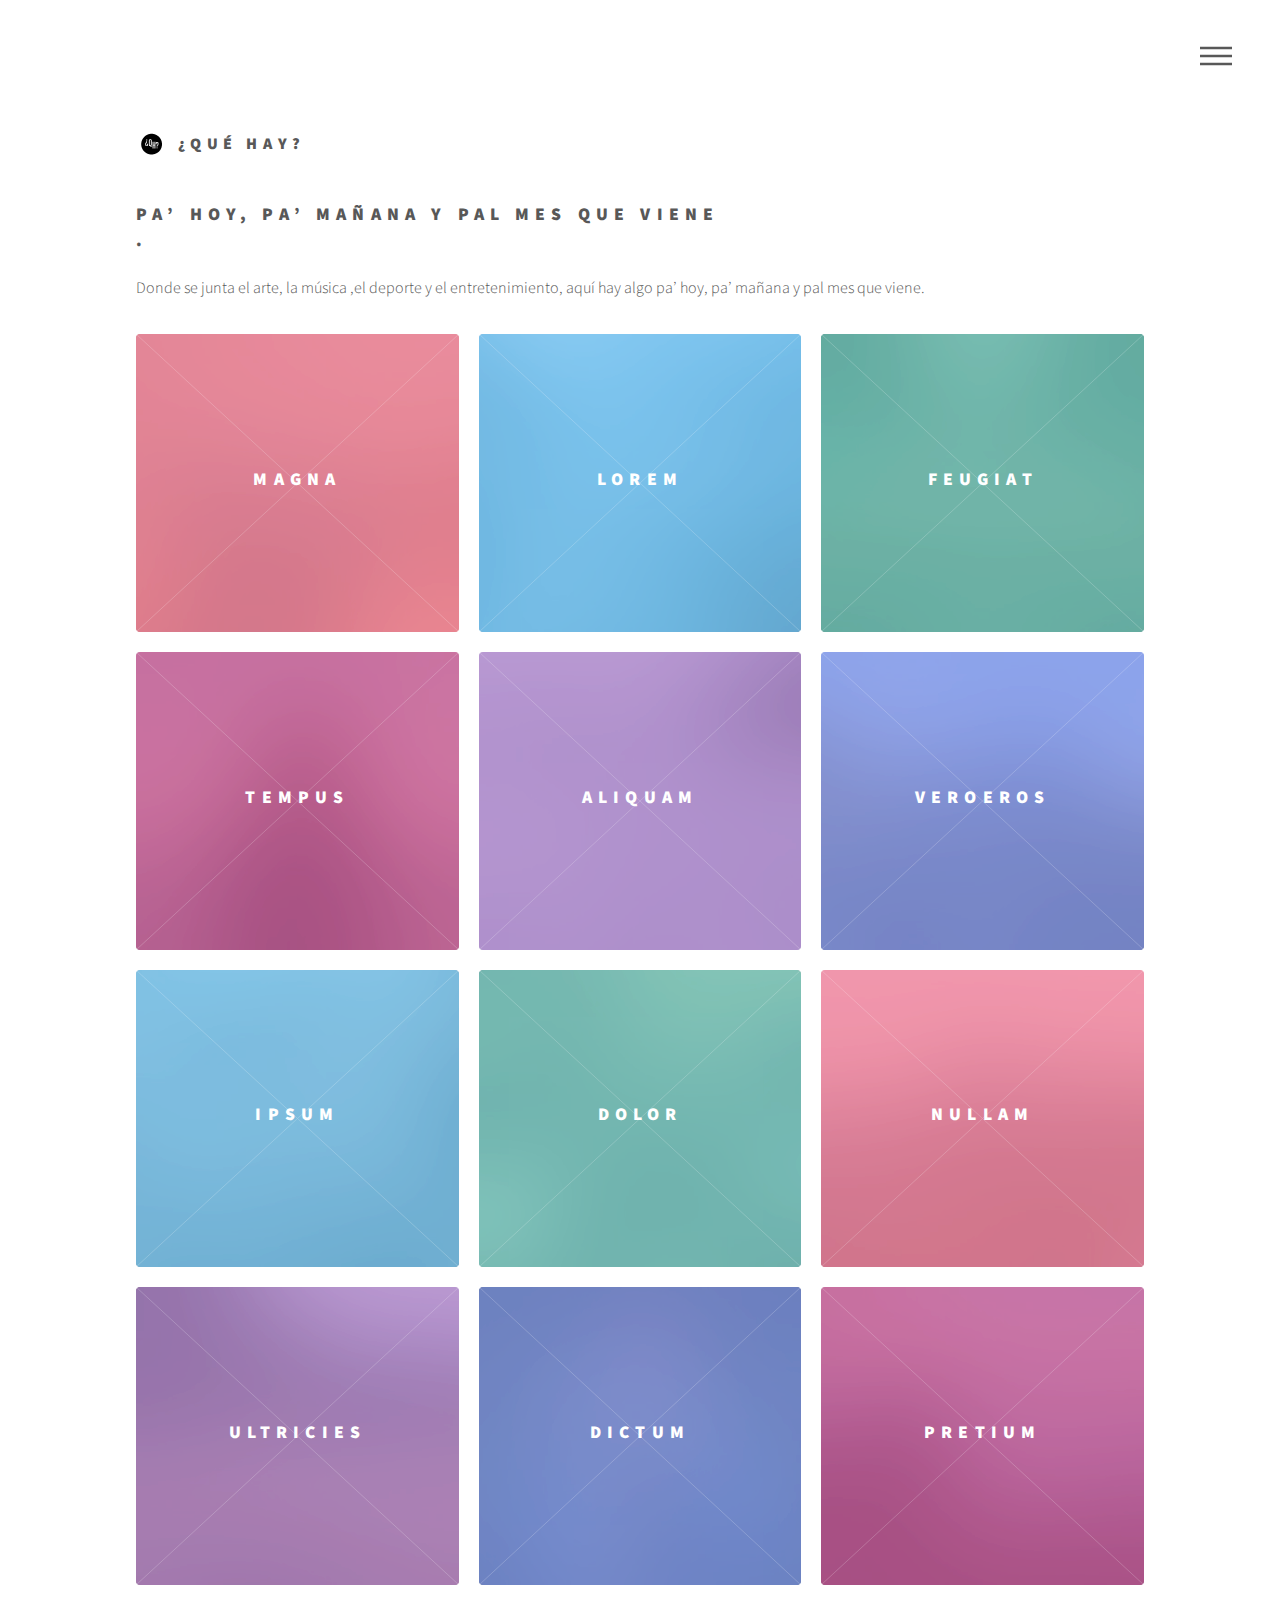
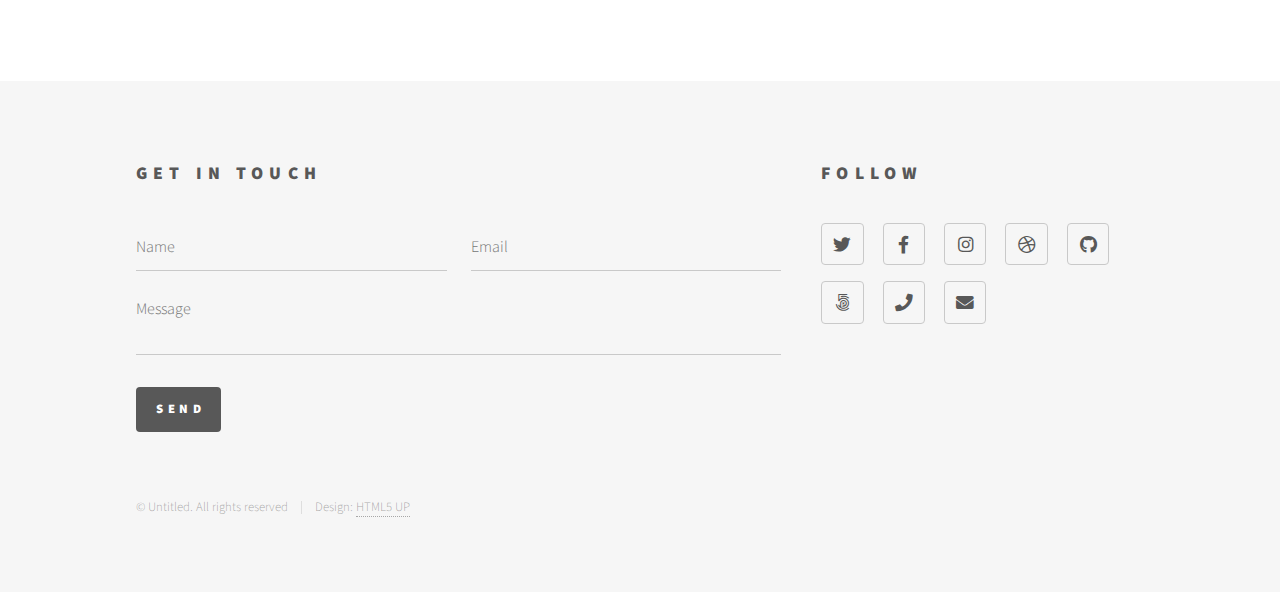
==== commit 42fbe451: "header, logo y pitch" ====
--- a/que hay/index.html
+++ b/que hay/index.html
@@ -6,7 +6,7 @@
 -->
 <html>
 	<head>
-		<title>Phantom by HTML5 UP</title>
+		<title><h1>¿Qué hay?</h1></title>
 		<meta charset="utf-8" />
 		<meta name="viewport" content="width=device-width, initial-scale=1, user-scalable=no" />
 		<link rel="stylesheet" href="assets/css/main.css" />
@@ -22,7 +22,7 @@
 
 							<!-- Logo -->
 								<a href="index.html" class="logo">
-									<span class="symbol"><img src="images/logo.svg" alt="" /></span><span class="title">Phantom</span>
+									<span class="symbol"><img src="images/logo.svg" alt="" /></span><span class="title">¿Qué hay?</span>
 								</a>
 
 							<!-- Nav -->
@@ -51,9 +51,9 @@
 					<div id="main">
 						<div class="inner">
 							<header>
-								<h1>This is Phantom, a free, fully responsive site<br />
-								template designed by <a href="http://html5up.net">HTML5 UP</a>.</h1>
-								<p>Etiam quis viverra lorem, in semper lorem. Sed nisl arcu euismod sit amet nisi euismod sed cursus arcu elementum ipsum arcu vivamus quis venenatis orci lorem ipsum et magna feugiat veroeros aliquam. Lorem ipsum dolor sit amet nullam dolore.</p>
+								<h2> pa’ hoy, pa’ mañana y pal mes que viene<br />
+								</a>.</h2>
+								<p>Donde se junta el arte, la música ,el deporte y el entretenimiento, aquí hay algo pa’ hoy, pa’ mañana y pal mes que viene.</p>
 							</header>
 							<section class="tiles">
 								<article class="style1">
--- a/que hay/assets/css/main.css
+++ b/que hay/assets/css/main.css
@@ -99,7 +99,7 @@
 	}
 
 	body {
-		background: #e6adea;
+		background: #ffffff;
 	}
 
 		body.is-preload *, body.is-preload *:before, body.is-preload *:after {
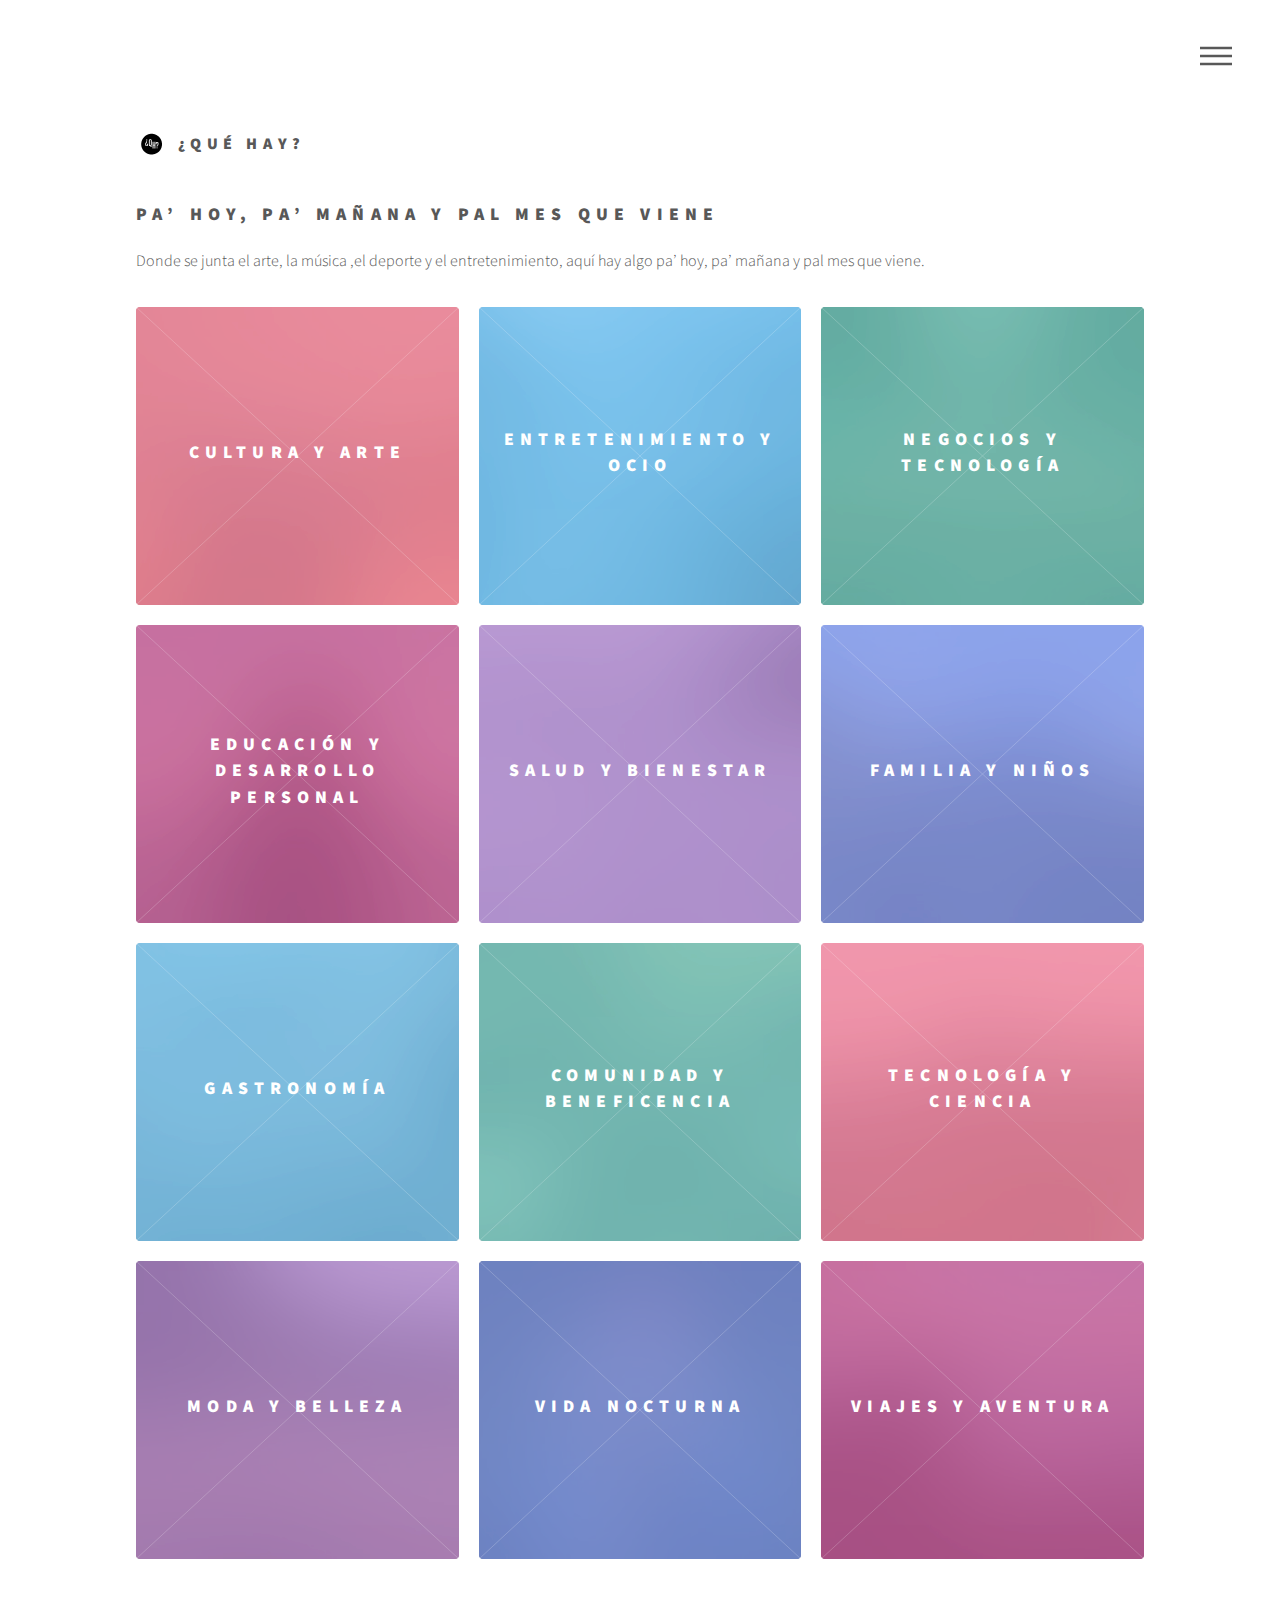
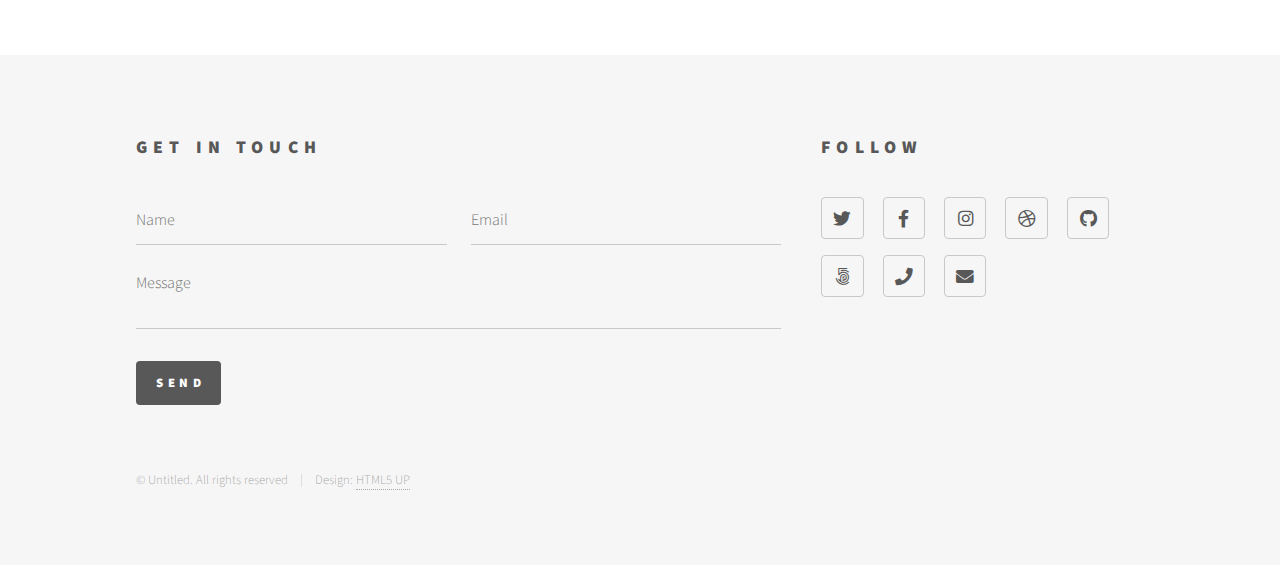
==== commit b0386a3e: "categorias" ====
--- a/que hay/index.html
+++ b/que hay/index.html
@@ -6,7 +6,7 @@
 -->
 <html>
 	<head>
-		<title><h1>¿Qué hay?</h1></title>
+		<title>¿Qué hay?</title>
 		<meta charset="utf-8" />
 		<meta name="viewport" content="width=device-width, initial-scale=1, user-scalable=no" />
 		<link rel="stylesheet" href="assets/css/main.css" />
@@ -52,7 +52,7 @@
 						<div class="inner">
 							<header>
 								<h2> pa’ hoy, pa’ mañana y pal mes que viene<br />
-								</a>.</h2>
+								</a></h2>
 								<p>Donde se junta el arte, la música ,el deporte y el entretenimiento, aquí hay algo pa’ hoy, pa’ mañana y pal mes que viene.</p>
 							</header>
 							<section class="tiles">
@@ -61,9 +61,13 @@
 										<img src="images/pic01.jpg" alt="" />
 									</span>
 									<a href="generic.html">
-										<h2>Magna</h2>
-										<div class="content">
-											<p>Sed nisl arcu euismod sit amet nisi lorem etiam dolor veroeros et feugiat.</p>
+										<h2>Cultura y Arte</h2>
+										<div class="content">
+											<p>Exposiciones de arte<br>
+												Conciertos<br>
+												Obras de teatro<br>
+												Festivales culturales<br>
+												Presentaciones de libros</p>
 										</div>
 									</a>
 								</article>
@@ -72,9 +76,13 @@
 										<img src="images/pic02.jpg" alt="" />
 									</span>
 									<a href="generic.html">
-										<h2>Lorem</h2>
-										<div class="content">
-											<p>Sed nisl arcu euismod sit amet nisi lorem etiam dolor veroeros et feugiat.</p>
+										<h2>Entretenimiento y Ocio</h2>
+										<div class="content">
+											<p>Proyecciones de películas<br>
+												Festivales de música<br>
+												Comedia en vivo/Stand-up<br>
+												Eventos deportivos<br>
+												Ferias y parques temáticos</p>
 										</div>
 									</a>
 								</article>
@@ -83,9 +91,13 @@
 										<img src="images/pic03.jpg" alt="" />
 									</span>
 									<a href="generic.html">
-										<h2>Feugiat</h2>
-										<div class="content">
-											<p>Sed nisl arcu euismod sit amet nisi lorem etiam dolor veroeros et feugiat.</p>
+										<h2>Negocios y Tecnología</h2>
+										<div class="content">
+											<p>Conferencias<br>
+												Seminarios y talleres<br>
+												Ferias de empleo<br>
+												Eventos de networking<br>
+												Lanzamientos de productos</p>
 										</div>
 									</a>
 								</article>
@@ -94,9 +106,13 @@
 										<img src="images/pic04.jpg" alt="" />
 									</span>
 									<a href="generic.html">
-										<h2>Tempus</h2>
-										<div class="content">
-											<p>Sed nisl arcu euismod sit amet nisi lorem etiam dolor veroeros et feugiat.</p>
+										<h2>Educación y Desarrollo Personal</h2>
+										<div class="content">
+											<p>Cursos y capacitaciones<br>
+												Charlas motivacionales<br>
+												masterclasses<br>
+												Paneles de discusión<br>
+												Clubes de lectura</p>
 										</div>
 									</a>
 								</article>
@@ -105,9 +121,13 @@
 										<img src="images/pic05.jpg" alt="" />
 									</span>
 									<a href="generic.html">
-										<h2>Aliquam</h2>
-										<div class="content">
-											<p>Sed nisl arcu euismod sit amet nisi lorem etiam dolor veroeros et feugiat.</p>
+										<h2>Salud y Bienestar</h2>
+										<div class="content">
+											<p>Clases de yoga<br>
+												Ferias de salud<br>
+												Eventos de fitness<br>
+												Talleres de nutrición<br>
+												Caminatas o carreras benéficas</p>
 										</div>
 									</a>
 								</article>
@@ -116,9 +136,13 @@
 										<img src="images/pic06.jpg" alt="" />
 									</span>
 									<a href="generic.html">
-										<h2>Veroeros</h2>
-										<div class="content">
-											<p>Sed nisl arcu euismod sit amet nisi lorem etiam dolor veroeros et feugiat.</p>
+										<h2>Familia y Niños</h2>
+										<div class="content">
+											<p>Festivales infantiles<br>
+												Actividades familiares al aire libre<br>
+												Talleres educativos para niños<br>
+												Shows infantiles<br>
+												Eventos de manualidades</p>
 										</div>
 									</a>
 								</article>
@@ -127,9 +151,13 @@
 										<img src="images/pic07.jpg" alt="" />
 									</span>
 									<a href="generic.html">
-										<h2>Ipsum</h2>
-										<div class="content">
-											<p>Sed nisl arcu euismod sit amet nisi lorem etiam dolor veroeros et feugiat.</p>
+										<h2>Gastronomía</h2>
+										<div class="content">
+											<p>Ferias gastronómicas<br>
+												Catas de vino o cerveza<br>
+												Clases de cocina<br>
+												Eventos de food trucks<br>
+												Degustaciones</p>
 										</div>
 									</a>
 								</article>
@@ -138,9 +166,13 @@
 										<img src="images/pic08.jpg" alt="" />
 									</span>
 									<a href="generic.html">
-										<h2>Dolor</h2>
-										<div class="content">
-											<p>Sed nisl arcu euismod sit amet nisi lorem etiam dolor veroeros et feugiat.</p>
+										<h2> Comunidad y Beneficencia</h2>
+										<div class="content">
+											<p>Recogidas de fondos<br>
+												Voluntariados<br>
+												Eventos religiosos<br>
+												Encuentros comunitarios<br>
+												Campañas de donación</p>
 										</div>
 									</a>
 								</article>
@@ -149,9 +181,13 @@
 										<img src="images/pic09.jpg" alt="" />
 									</span>
 									<a href="generic.html">
-										<h2>Nullam</h2>
-										<div class="content">
-											<p>Sed nisl arcu euismod sit amet nisi lorem etiam dolor veroeros et feugiat.</p>
+										<h2>Tecnología y Ciencia</h2>
+										<div class="content">
+											<p>Hackathons<br>
+												Charlas de ciencia y tecnología<br>
+												Eventos de astronomía<br>
+												Talleres de robótica<br>
+												Exposiciones científicas</p>
 										</div>
 									</a>
 								</article>
@@ -160,9 +196,13 @@
 										<img src="images/pic10.jpg" alt="" />
 									</span>
 									<a href="generic.html">
-										<h2>Ultricies</h2>
-										<div class="content">
-											<p>Sed nisl arcu euismod sit amet nisi lorem etiam dolor veroeros et feugiat.</p>
+										<h2>Moda y Belleza</h2>
+										<div class="content">
+											<p>Desfiles de moda<br>
+												Talleres de maquillaje<br>
+												Ferias de belleza<br>
+												Pop-ups de marcas<br>
+												Eventos de lanzamiento de colecciones</p>
 										</div>
 									</a>
 								</article>
@@ -171,9 +211,13 @@
 										<img src="images/pic11.jpg" alt="" />
 									</span>
 									<a href="generic.html">
-										<h2>Dictum</h2>
-										<div class="content">
-											<p>Sed nisl arcu euismod sit amet nisi lorem etiam dolor veroeros et feugiat.</p>
+										<h2>Vida Nocturna</h2>
+										<div class="content">
+											<p>Fiestas temáticas<br>
+												Eventos en discotecas<br>
+												Conciertos nocturnos<br>
+												Eventos privados o VIP<br>
+												Noches de karaoke</p>
 										</div>
 									</a>
 								</article>
@@ -182,9 +226,13 @@
 										<img src="images/pic12.jpg" alt="" />
 									</span>
 									<a href="generic.html">
-										<h2>Pretium</h2>
-										<div class="content">
-											<p>Sed nisl arcu euismod sit amet nisi lorem etiam dolor veroeros et feugiat.</p>
+										<h2>Viajes y Aventura</h2>
+										<div class="content">
+											<p>Excursiones<br>
+												Caminatas grupales<br>
+												Eventos de ecoturismo<br>
+												Actividades al aire libre (camping, rafting, etc.)<br>
+												Festivales de aventura</p>
 										</div>
 									</a>
 								</article>
